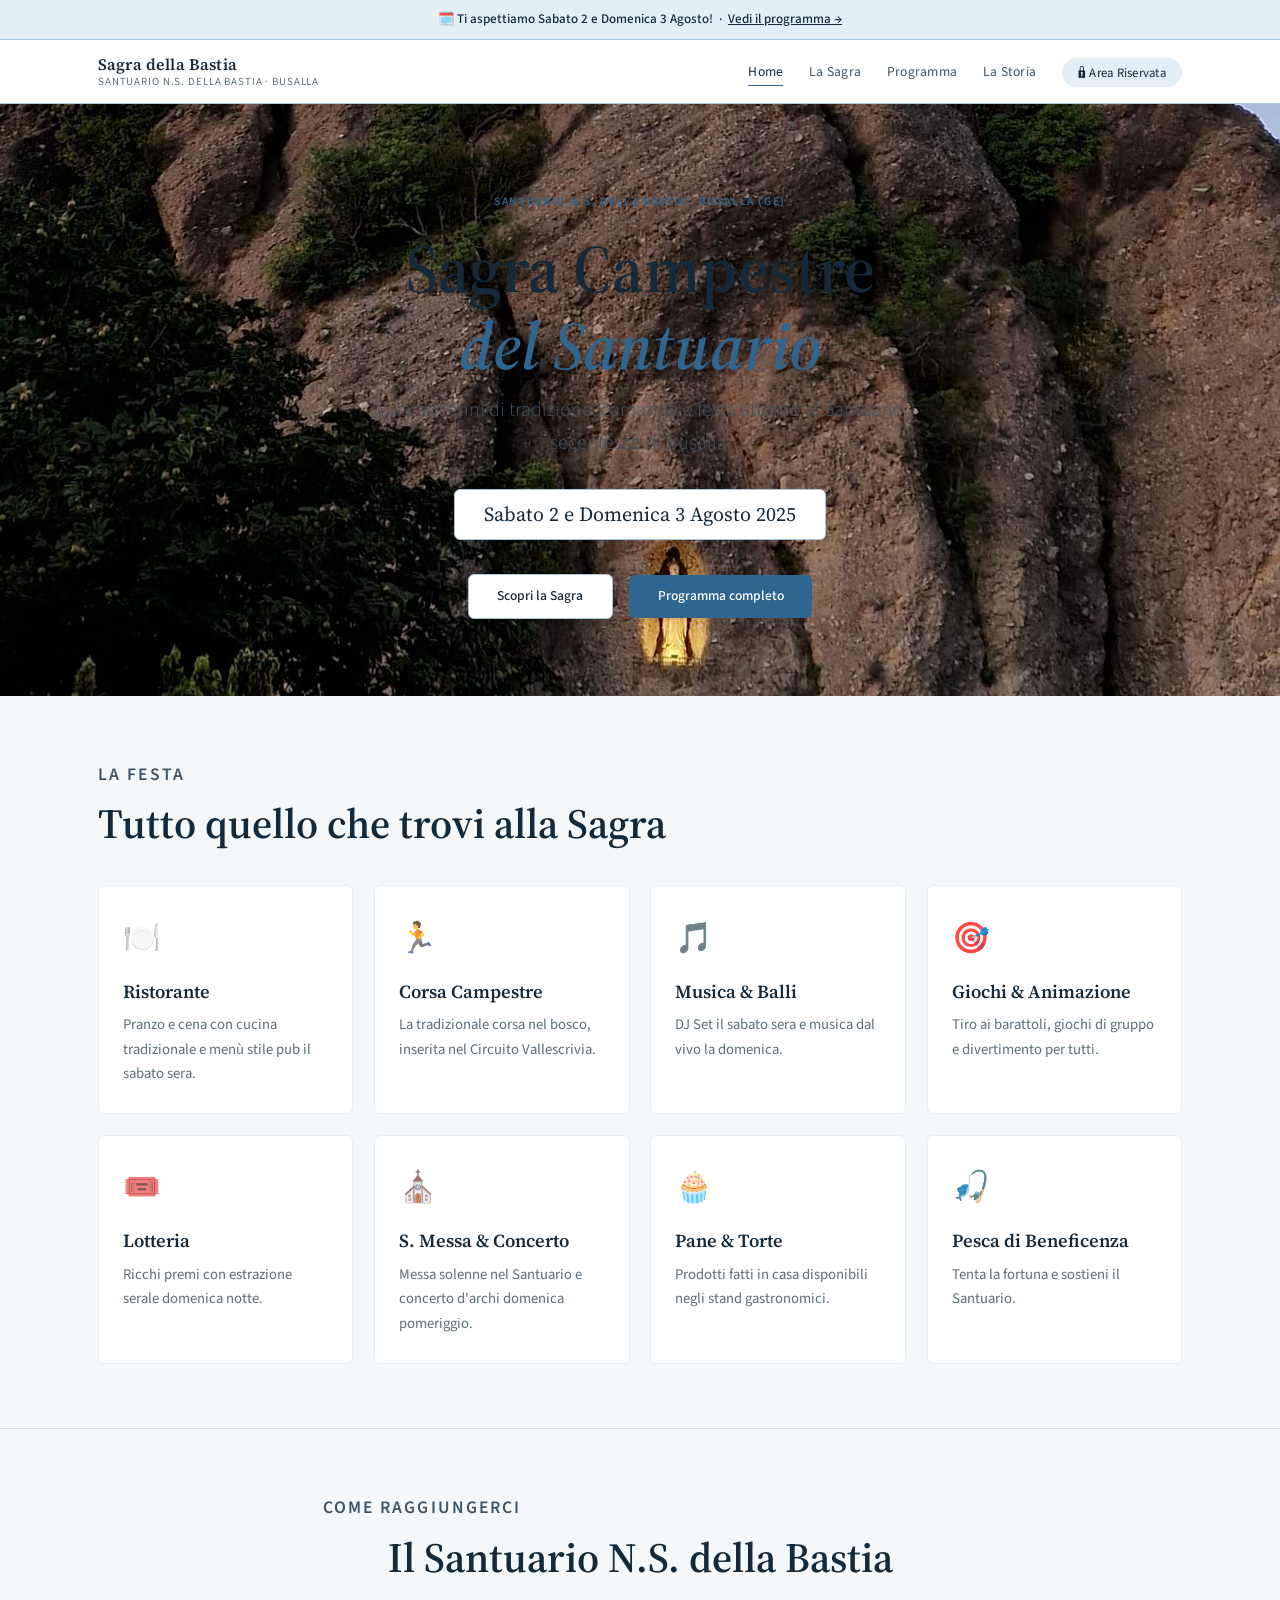
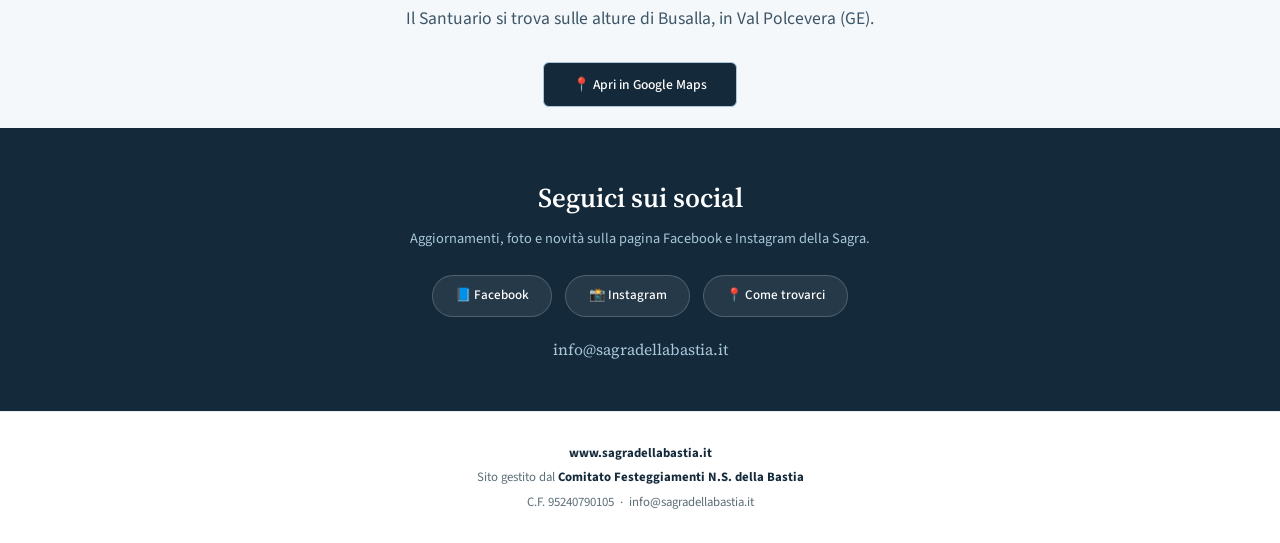
==== index.html @ 9971e984 "Add files via upload" ====
<!DOCTYPE html>
<html lang="it">
<head>
  <meta charset="UTF-8">
  <meta name="viewport" content="width=device-width, initial-scale=1">
  <title>Sagra della Bastia – Santuario N.S. della Bastia, Busalla</title>
  <meta name="description" content="La Sagra Campestre del Santuario N.S. della Bastia a Busalla. Ristorante, musica, tradizione e comunità ogni anno ad agosto.">
  <link rel="stylesheet" href="css/style.css">
</head>
<body>

<div class="banner"><span data-banner></span> &nbsp;·&nbsp; <a href="programma.html" style="text-decoration:underline">Vedi il programma →</a></div>

<nav class="nav">
  <div class="nav-inner">
    <div class="nav-brand">
      Sagra della Bastia
      <small>Santuario N.S. della Bastia · Busalla</small>
    </div>
    <ul class="nav-links">
      <li><a href="index.html" class="active">Home</a></li>
      <li><a href="la-sagra.html">La Sagra</a></li>
      <li><a href="programma.html">Programma</a></li>
      <li><a href="la-storia.html">La Storia</a></li>
      <li><a href="https://app.sagradellabastia.it" target="_blank" rel="noopener" class="nav-ar">🔒 Area Riservata</a></li>
    </ul>
  </div>
</nav>

<section class="hero" id="hero-section">
  <div class="hero-overlay"></div>
  <div class="hero-content">
    <p class="hero-eyebrow">Santuario N.S. della Bastia · Busalla (GE)</p>
    <h1>Sagra Campestre<br><em>del Santuario</em></h1>
    <p class="hero-sub">Quarant'anni di tradizione, comunità e festa attorno al Santuario secentesco di Busalla.</p>
    <div class="hero-date"><span data-date></span></div>
    <br>
    <a href="la-sagra.html" class="hero-cta">Scopri la Sagra</a>
    <a href="programma.html" class="hero-cta">Programma completo</a>
  </div>
</section>

<section class="section">
  <p class="section-eyebrow">La festa</p>
  <h2>Tutto quello che trovi alla Sagra</h2>
  <div class="feature-grid">
    <div class="feature-item"><div class="icon">🍽️</div><h3>Ristorante</h3><p>Pranzo e cena con cucina tradizionale e menù stile pub il sabato sera.</p></div>
    <div class="feature-item"><div class="icon">🏃</div><h3>Corsa Campestre</h3><p>La tradizionale corsa nel bosco, inserita nel Circuito Vallescrivia.</p></div>
    <div class="feature-item"><div class="icon">🎵</div><h3>Musica & Balli</h3><p>DJ Set il sabato sera e musica dal vivo la domenica.</p></div>
    <div class="feature-item"><div class="icon">🎯</div><h3>Giochi & Animazione</h3><p>Tiro ai barattoli, giochi di gruppo e divertimento per tutti.</p></div>
    <div class="feature-item"><div class="icon">🎟️</div><h3>Lotteria</h3><p>Ricchi premi con estrazione serale domenica notte.</p></div>
    <div class="feature-item"><div class="icon">⛪</div><h3>S. Messa & Concerto</h3><p>Messa solenne nel Santuario e concerto d'archi domenica pomeriggio.</p></div>
    <div class="feature-item"><div class="icon">🧁</div><h3>Pane & Torte</h3><p>Prodotti fatti in casa disponibili negli stand gastronomici.</p></div>
    <div class="feature-item"><div class="icon">🎣</div><h3>Pesca di Beneficenza</h3><p>Tenta la fortuna e sostieni il Santuario.</p></div>
  </div>
</section>

<hr class="section-divider">

<section class="section" style="text-align:center; padding-bottom:1rem;">
  <p class="section-eyebrow">Come raggiungerci</p>
  <h2>Il Santuario N.S. della Bastia</h2>
  <p style="margin:0 auto 1.5rem;">Il Santuario si trova sulle alture di Busalla, in Val Polcevera (GE).</p>
  <a href="https://maps.app.goo.gl/FMzY1yf6WZCRxytD9" target="_blank" rel="noopener" class="hero-cta" style="display:inline-block;background:var(--azzurro-d);color:var(--bianco);">📍 Apri in Google Maps</a>
</section>

<div class="contact-band">
  <h2>Seguici sui social</h2>
  <p>Aggiornamenti, foto e novità sulla pagina Facebook e Instagram della Sagra.</p>
  <div class="social-row">
    <a href="https://www.facebook.com/SagradellaBastia/" target="_blank" rel="noopener" class="social-btn fb">📘 Facebook</a>
    <a href="https://www.instagram.com/sagradellabastia" target="_blank" rel="noopener" class="social-btn ig">📸 Instagram</a>
    <a href="https://maps.app.goo.gl/FMzY1yf6WZCRxytD9" target="_blank" rel="noopener" class="social-btn maps">📍 Come trovarci</a>
  </div>
  <div class="contact-email">info@sagradellabastia.it</div>
</div>

<footer class="footer">
  <strong>www.sagradellabastia.it</strong><br>
  Sito gestito dal <strong>Comitato Festeggiamenti N.S. della Bastia</strong><br>
  C.F. 95240790105 &nbsp;·&nbsp; <a href="mailto:info@sagradellabastia.it">info@sagradellabastia.it</a>
</footer>

<script src="js/bastia.js"></script>
<script>
window.bastiaInit = function(d) {
  if (d.foto && d.foto.hero_home) {
    const hero = document.getElementById('hero-section');
    const test = new Image();
    test.onload = () => {
      hero.style.backgroundImage = `url('${d.foto.hero_home}')`;
      hero.classList.add('has-photo');
    };
    test.onerror = () => {};
    test.src = d.foto.hero_home;
  }
};
</script>
</body>
</html>
---- css/style.css ----
@import url('https://fonts.googleapis.com/css2?family=Source+Serif+4:wght@400;500;600&family=Source+Sans+3:wght@300;400;600&display=swap');

:root {
  --azzurro:    #2E6690;
  --azzurro-d:  #14293A;
  --azzurro-l:  #A9C6DA;
  --sfondo:     #F4F8FB;
  --sfondo-2:   #E4EEF5;
  --bianco:     #FFFFFF;
  --testo:      #1E2A33;
  --testo-2:    #3D5566;
  --grigio:     #5C6E78;

  --font-display: 'Source Serif 4', Georgia, serif;
  --font-body:    'Source Sans 3', system-ui, sans-serif;

  --r: 6px;
  --gap: clamp(1.2rem, 4vw, 3rem);
  --container: 1180px;
}

*, *::before, *::after { box-sizing: border-box; margin: 0; padding: 0; }
html { scroll-behavior: smooth; }
body { font-family: var(--font-body); background: var(--sfondo); color: var(--testo); line-height: 1.65; font-size: 1rem; }
img { max-width: 100%; display: block; }
a { color: inherit; text-decoration: none; }

/* NAV */
.nav { background: var(--bianco); position: sticky; top: 0; z-index: 100; border-bottom: 1px solid var(--azzurro-l); }
.nav-inner { max-width: var(--container); margin: auto; padding: .9rem var(--gap); display: flex; align-items: center; justify-content: space-between; gap: 1rem; flex-wrap: wrap; }
.nav-brand { font-family: var(--font-display); font-size: 1rem; font-weight: 600; color: var(--azzurro-d); letter-spacing: .01em; line-height: 1.2; }
.nav-brand small { display: block; font-size: .68rem; font-weight: 400; color: var(--grigio); letter-spacing: .08em; text-transform: uppercase; font-family: var(--font-body); margin-top: .1rem; }
.nav-links { display: flex; gap: 1.6rem; list-style: none; flex-wrap: wrap; align-items: center; }
.nav-links a { color: var(--testo-2); font-size: .85rem; letter-spacing: .02em; font-weight: 400; transition: color .2s; padding: .2rem 0; border-bottom: 1px solid transparent; }
.nav-links a:hover, .nav-links a.active { color: var(--azzurro-d); border-bottom-color: var(--azzurro); }
.nav-links .nav-ar { background: var(--sfondo-2); color: var(--azzurro-d); padding: .35rem 1rem; border-radius: 1.2rem; font-size: .8rem; border-bottom: none !important; }
.nav-links .nav-ar:hover { background: var(--azzurro-l); }

/* HERO */
.hero { background: var(--sfondo); text-align: center; padding: clamp(3rem, 8vw, 5.5rem) var(--gap) clamp(2.5rem, 6vw, 4.5rem); }
.hero-eyebrow { font-size: .72rem; letter-spacing: .14em; text-transform: uppercase; color: var(--azzurro); margin-bottom: 1.2rem; font-weight: 600; }
.hero h1 { font-family: var(--font-display); font-size: clamp(2.4rem, 6.5vw, 4.2rem); font-weight: 600; line-height: 1.15; color: var(--azzurro-d); margin-bottom: .6rem; }
.hero h1 em { font-style: italic; color: var(--azzurro); }
.hero-sub { font-size: clamp(1.05rem, 2.4vw, 1.25rem); color: var(--testo-2); margin-bottom: 1.8rem; font-weight: 300; max-width: 56ch; margin-left: auto; margin-right: auto; }
.hero-date { display: inline-block; border: 1px solid var(--azzurro-l); border-radius: var(--r); padding: .5rem 1.8rem; font-family: var(--font-display); font-size: clamp(1rem, 2.2vw, 1.25rem); color: var(--azzurro-d); margin-bottom: 1.8rem; background: var(--bianco); }
.hero-cta { display: inline-block; background: var(--azzurro); color: var(--bianco); font-weight: 500; font-size: .85rem; padding: .65rem 1.8rem; border-radius: var(--r); transition: background .2s; margin: .3rem .4rem; }
.hero-cta:first-of-type { background: var(--bianco); border: 1px solid var(--azzurro-l); color: var(--azzurro-d); }
.hero-cta:hover { background: var(--azzurro-d); }
.hero-cta:first-of-type:hover { background: var(--sfondo-2); color: var(--azzurro-d); }
.hero-divider { width: 36px; height: 2px; background: var(--azzurro-l); margin: 0 auto 1.8rem; }

/* SECTION */
.section { max-width: var(--container); margin: auto; padding: clamp(2.2rem, 5vw, 4rem) var(--gap); }
.section-eyebrow { font-size: .78rem; letter-spacing: .12em; text-transform: uppercase; color: var(--azzurro); font-weight: 600; margin-bottom: .6rem; }
.section h2 { font-family: var(--font-display); font-size: clamp(1.8rem, 3.6vw, 2.6rem); font-weight: 600; color: var(--azzurro-d); margin-bottom: 1.3rem; line-height: 1.25; }
.section p { color: var(--testo-2); font-size: 1.1rem; max-width: 72ch; }
.section p + p { margin-top: .9rem; }
.section-divider { border: none; height: 1px; background: var(--azzurro-l); max-width: 100%; opacity: .5; }

/* FEATURE GRID */
.feature-grid { display: grid; grid-template-columns: repeat(auto-fit, minmax(220px, 1fr)); gap: 1.3rem; margin-top: 2.2rem; }
.feature-item { background: var(--bianco); border: 1px solid var(--sfondo-2); border-radius: var(--r); padding: 1.7rem 1.5rem; }
.feature-item .icon { font-size: 1.9rem; margin-bottom: .8rem; opacity: .85; }
.feature-item h3 { font-family: var(--font-display); font-size: 1.15rem; font-weight: 600; color: var(--azzurro-d); margin-bottom: .4rem; }
.feature-item p { font-size: .92rem; color: var(--grigio); }

/* PROGRAMMA CARDS */
.prog-grid { display: grid; grid-template-columns: repeat(auto-fit, minmax(340px, 1fr)); gap: 2rem; margin-top: 2.2rem; }
.prog-card { background: var(--bianco); border: 1px solid var(--sfondo-2); border-radius: var(--r); overflow: hidden; }
.prog-card-head { background: var(--sfondo-2); padding: 1.4rem 1.7rem; }
.prog-card-head .day-label { font-size: .72rem; letter-spacing: .1em; text-transform: uppercase; color: var(--azzurro); font-weight: 600; margin-bottom: .3rem; }
.prog-card-head h3 { font-family: var(--font-display); font-size: 1.4rem; font-weight: 600; color: var(--azzurro-d); }
.prog-item { display: flex; gap: 1.1rem; padding: 1rem 1.7rem; border-bottom: 1px solid var(--sfondo); align-items: flex-start; }
.prog-item:last-child { border-bottom: none; }
.prog-time { font-size: .82rem; font-weight: 600; color: var(--azzurro); white-space: nowrap; min-width: 46px; padding-top: .1rem; }
.prog-desc { font-size: .98rem; color: var(--testo); }
.prog-desc strong { color: var(--azzurro-d); font-weight: 600; }

/* STORIA TIMELINE */
.timeline { margin-top: 2rem; padding-left: .3rem; }
.tl-item { display: grid; grid-template-columns: 5rem 1fr; gap: .7rem 1.8rem; padding-bottom: 2.1rem; position: relative; }
.tl-item::before { content: ''; position: absolute; left: 2.35rem; top: 1.3rem; bottom: 0; width: 1px; background: var(--azzurro-l); }
.tl-item:last-child::before { display: none; }
.tl-year { font-family: var(--font-display); font-size: 1rem; font-weight: 600; color: var(--azzurro); text-align: right; position: relative; padding-top: .05rem; z-index: 1; }
.tl-year::after { content: ''; position: absolute; right: -1.1rem; top: .4rem; width: 8px; height: 8px; border-radius: 50%; background: var(--azzurro); border: 2px solid var(--sfondo); }
.tl-body h3 { font-family: var(--font-display); font-size: 1.02rem; font-weight: 600; color: var(--azzurro-d); margin-bottom: .3rem; }
.tl-body p { font-size: .9rem; color: var(--testo-2); }

/* ATTRAZIONI */
.attrazione-grid { display: grid; grid-template-columns: repeat(auto-fit, minmax(190px, 1fr)); gap: 1.1rem; margin-top: 2.2rem; }
.attrazione { background: var(--bianco); border: 1px solid var(--sfondo-2); border-radius: var(--r); padding: 1.5rem 1.3rem; text-align: center; }
.attrazione .emoji { font-size: 2rem; margin-bottom: .6rem; opacity: .85; }
.attrazione h4 { font-family: var(--font-display); font-size: 1rem; font-weight: 600; color: var(--azzurro-d); margin-bottom: .3rem; }
.attrazione p { font-size: .85rem; color: var(--grigio); }

/* SPONSOR */
.sponsor-section { background: var(--sfondo-2); padding: clamp(1.8rem, 4vw, 3rem) var(--gap); }
.sponsor-inner { max-width: var(--container); margin: auto; }
.sponsor-grid { display: flex; flex-wrap: wrap; gap: .6rem; margin-top: 1.2rem; }
.sponsor-pill { background: var(--bianco); color: var(--testo-2); border: 1px solid var(--azzurro-l); border-radius: 1.4rem; padding: .35rem 1rem; font-size: .8rem; transition: border-color .2s, color .2s; display: inline-flex; align-items: center; gap: .5rem; }
.sponsor-pill:hover { border-color: var(--azzurro); color: var(--azzurro-d); }
.sponsor-pill a { color: inherit; display: inline-flex; align-items: center; gap: .5rem; }
.sponsor-pill img { height: 22px; width: auto; max-width: 90px; object-fit: contain; display: block; }

/* GRID LOGHI (per sponsor con logo, vista più "istituzionale") */
.sponsor-logo-grid { display: grid; grid-template-columns: repeat(auto-fit, minmax(120px, 1fr)); gap: 1rem; margin-top: 1.2rem; align-items: center; }
.sponsor-logo-card { background: var(--bianco); border: 1px solid var(--sfondo-2); border-radius: var(--r); padding: 1rem; display: flex; align-items: center; justify-content: center; height: 80px; transition: border-color .2s; }
.sponsor-logo-card:hover { border-color: var(--azzurro-l); }
.sponsor-logo-card img { max-height: 48px; max-width: 100%; object-fit: contain; }

/* CAPITOLI STORIA — layout editoriale alternato sx/dx */
.capitolo-row { max-width: var(--container); margin: 0 auto; padding: clamp(2.2rem, 5vw, 3.5rem) var(--gap); display: grid; grid-template-columns: 1fr 1fr; gap: clamp(1.5rem, 4vw, 3rem); align-items: center; }
.capitolo-row:not(:last-child) { border-bottom: 1px solid var(--sfondo-2); }
.capitolo-row.invert .capitolo-testo { order: 2; }
.capitolo-row.invert .capitolo-media { order: 1; }
.capitolo-testo h2 { font-family: var(--font-display); font-size: clamp(1.6rem, 3.2vw, 2.2rem); font-weight: 600; color: var(--azzurro-d); margin-bottom: 1.1rem; line-height: 1.3; }
.capitolo-testo p { color: var(--testo-2); font-size: 1.08rem; max-width: 54ch; }
.capitolo-media { border-radius: var(--r); overflow: hidden; border: 1px solid var(--sfondo-2); background: var(--sfondo-2); aspect-ratio: 4/3; min-height: 320px; }
.capitolo-media img, .capitolo-media video { width: 100%; height: 100%; object-fit: cover; display: block; }
.capitolo-media.testo-only { display: none; }
.capitolo-media video { object-fit: contain; background: #000; }
.capitolo-row.no-media { grid-template-columns: 1fr; }
.capitolo-row.no-media .capitolo-testo { max-width: 62ch; margin: 0 auto; text-align: center; }
.capitolo-row.no-media .capitolo-testo p { margin-left: auto; margin-right: auto; }
.capitolo-video-row { max-width: 980px; margin: 1.4rem auto 0; display: grid; grid-template-columns: 1fr 1fr; gap: 1rem; }
.capitolo-video-row video { width: 100%; border-radius: var(--r); border: 1px solid var(--sfondo-2); display: block; background: #000; }

/* VIDEO CENTRALE GRANDE — capitolo finale "chiesa agibile" */
.capitolo-video-centrale { max-width: 1100px; margin: 1.8rem auto 0; }
.capitolo-video-centrale video { width: 100%; aspect-ratio: 16/9; border-radius: var(--r); border: 1px solid var(--sfondo-2); display: block; background: #000; }

/* PHOTO FRAME generico riusabile */
.photo-frame { border-radius: var(--r); overflow: hidden; border: 1px solid var(--sfondo-2); background: var(--sfondo-2); }
.photo-frame img { width: 100%; height: 100%; object-fit: cover; display: block; }
.hero-photo { max-width: 640px; margin: 0 auto 2rem; border-radius: var(--r); overflow: hidden; border: 1px solid var(--azzurro-l); aspect-ratio: 16/9; }
.hero-photo img { width: 100%; height: 100%; object-fit: cover; display: block; }
.photo-grid { display: grid; grid-template-columns: repeat(auto-fit, minmax(200px, 1fr)); gap: 1rem; margin-top: 1.8rem; }
.photo-grid .photo-frame { aspect-ratio: 4/3; }

/* CONTATTI / SOCIAL */
.contact-band { background: var(--azzurro-d); padding: clamp(1.8rem, 4vw, 3rem) var(--gap); text-align: center; }
.contact-band h2 { font-family: var(--font-display); font-weight: 600; color: var(--bianco); font-size: clamp(1.3rem, 2.6vw, 1.7rem); margin-bottom: .4rem; }
.contact-band p { color: var(--azzurro-l); font-size: .9rem; margin-bottom: 1.5rem; }
.social-row { display: flex; justify-content: center; gap: .8rem; flex-wrap: wrap; margin-bottom: 1.3rem; }
.social-btn { display: inline-flex; align-items: center; gap: .4rem; padding: .55rem 1.4rem; border-radius: 1.4rem; font-size: .82rem; font-weight: 500; background: rgba(255,255,255,.08); color: var(--bianco); border: 1px solid rgba(255,255,255,.2); transition: background .2s; }
.social-btn:hover { background: rgba(255,255,255,.16); }
.contact-email { color: var(--azzurro-l); font-family: var(--font-display); font-size: .98rem; }

/* DOWNLOAD */
.dl-row { display: flex; gap: .9rem; flex-wrap: wrap; margin-top: 1.3rem; }
.dl-btn { display: inline-flex; align-items: center; gap: .5rem; background: var(--bianco); color: var(--azzurro-d); border: 1px solid var(--azzurro-l); padding: .6rem 1.4rem; border-radius: var(--r); font-size: .85rem; font-weight: 500; transition: border-color .2s; }
.dl-btn:hover { border-color: var(--azzurro); }

/* BANNER */
.banner { background: var(--sfondo-2); color: var(--azzurro-d); text-align: center; padding: .55rem var(--gap); font-weight: 500; font-size: .82rem; border-bottom: 1px solid var(--azzurro-l); }
.banner a { text-decoration: underline; }

/* PAGE HERO interno */
.page-hero { background: var(--sfondo); padding: clamp(2.2rem, 5vw, 3.5rem) var(--gap); text-align: center; border-bottom: 1px solid var(--sfondo-2); }
.page-hero h1 { font-family: var(--font-display); font-size: clamp(1.8rem, 4vw, 2.6rem); font-weight: 600; color: var(--azzurro-d); }
.page-hero p { color: var(--testo-2); font-size: .98rem; max-width: 55ch; margin: .7rem auto 0; font-weight: 300; }

/* FOOTER */
.footer { background: var(--bianco); color: var(--grigio); text-align: center; padding: 1.8rem var(--gap); font-size: .8rem; line-height: 1.9; border-top: 1px solid var(--sfondo-2); }
.footer strong { color: var(--azzurro-d); }
.footer a { color: var(--grigio); }

@media (max-width: 700px) {
  .capitolo-row { grid-template-columns: 1fr !important; }
  .capitolo-row.invert .capitolo-testo { order: 1; }
  .capitolo-row.invert .capitolo-media { order: 2; }
  .capitolo-media { aspect-ratio: 16/9; }
  .capitolo-video-row { grid-template-columns: 1fr; }
}
@media (max-width: 600px) {
  .nav-links { gap: .9rem; }
  .tl-item { grid-template-columns: 3.6rem 1fr; gap: .5rem 1.1rem; }
  .tl-item::before { left: 1.7rem; }
  .tl-year::after { right: -.75rem; }
  .hero-cta { display: block; margin: .4rem auto; max-width: 220px; }
}
@media (prefers-reduced-motion: reduce) { * { transition: none !important; } }
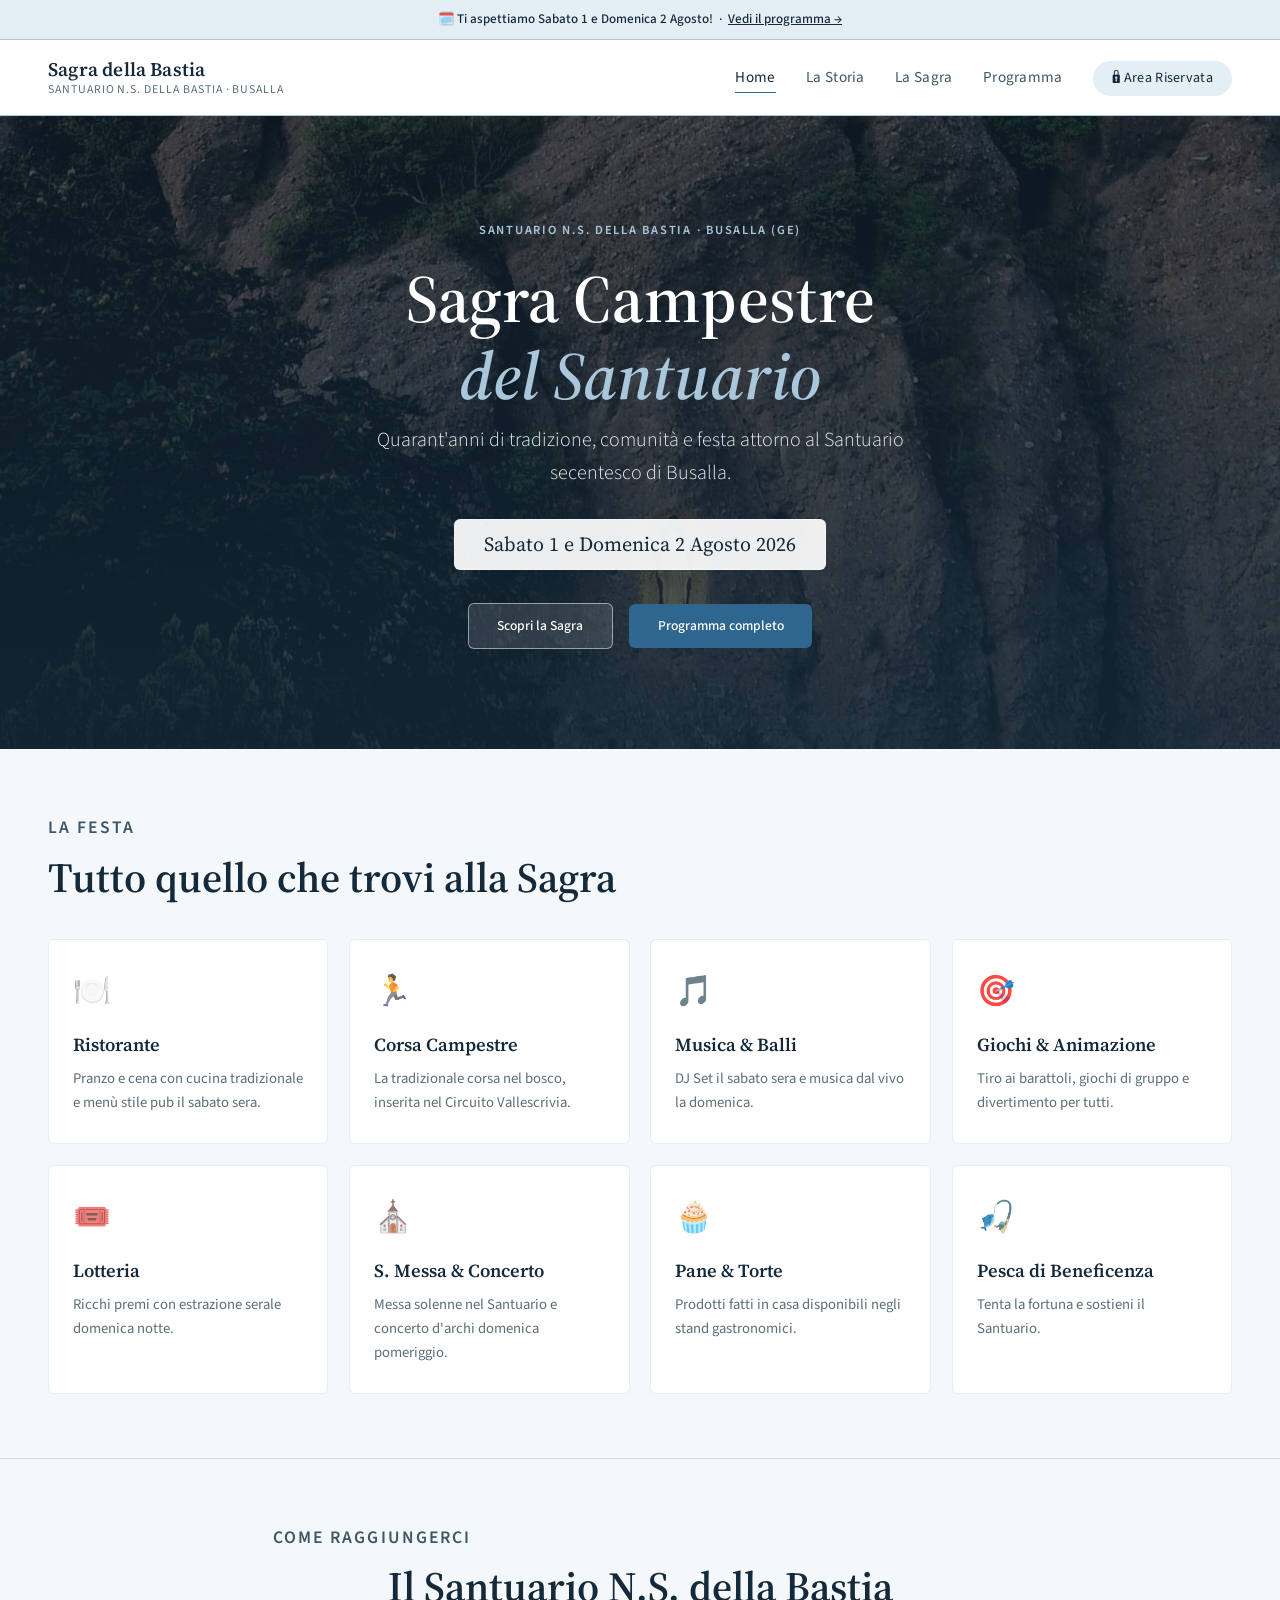
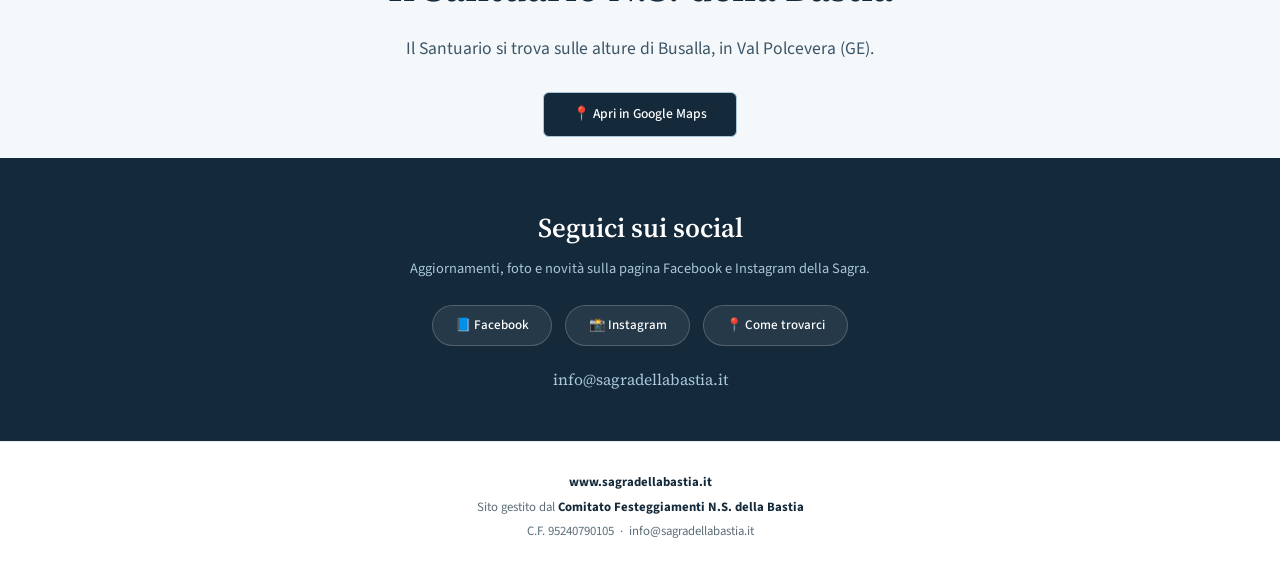
==== commit 87e3e06c: "Add files via upload" ====
--- a/index.html
+++ b/index.html
@@ -19,9 +19,9 @@
     </div>
     <ul class="nav-links">
       <li><a href="index.html" class="active">Home</a></li>
+      <li><a href="la-storia.html">La Storia</a></li>
       <li><a href="la-sagra.html">La Sagra</a></li>
       <li><a href="programma.html">Programma</a></li>
-      <li><a href="la-storia.html">La Storia</a></li>
       <li><a href="https://app.sagradellabastia.it" target="_blank" rel="noopener" class="nav-ar">🔒 Area Riservata</a></li>
     </ul>
   </div>
--- a/css/style.css
+++ b/css/style.css
@@ -16,7 +16,7 @@
 
   --r: 6px;
   --gap: clamp(1.2rem, 4vw, 3rem);
-  --container: 1180px;
+  --container: 1340px;
 }
 
 *, *::before, *::after { box-sizing: border-box; margin: 0; padding: 0; }
@@ -27,26 +27,37 @@
 
 /* NAV */
 .nav { background: var(--bianco); position: sticky; top: 0; z-index: 100; border-bottom: 1px solid var(--azzurro-l); }
-.nav-inner { max-width: var(--container); margin: auto; padding: .9rem var(--gap); display: flex; align-items: center; justify-content: space-between; gap: 1rem; flex-wrap: wrap; }
-.nav-brand { font-family: var(--font-display); font-size: 1rem; font-weight: 600; color: var(--azzurro-d); letter-spacing: .01em; line-height: 1.2; }
-.nav-brand small { display: block; font-size: .68rem; font-weight: 400; color: var(--grigio); letter-spacing: .08em; text-transform: uppercase; font-family: var(--font-body); margin-top: .1rem; }
-.nav-links { display: flex; gap: 1.6rem; list-style: none; flex-wrap: wrap; align-items: center; }
-.nav-links a { color: var(--testo-2); font-size: .85rem; letter-spacing: .02em; font-weight: 400; transition: color .2s; padding: .2rem 0; border-bottom: 1px solid transparent; }
+.nav-inner { max-width: var(--container); margin: auto; padding: 1.1rem var(--gap); display: flex; align-items: center; justify-content: space-between; gap: 1.5rem; flex-wrap: wrap; }
+.nav-brand { font-family: var(--font-display); font-size: 1.2rem; font-weight: 600; color: var(--azzurro-d); letter-spacing: .01em; line-height: 1.2; }
+.nav-brand small { display: block; font-size: .74rem; font-weight: 400; color: var(--grigio); letter-spacing: .08em; text-transform: uppercase; font-family: var(--font-body); margin-top: .15rem; }
+.nav-links { display: flex; gap: 1.9rem; list-style: none; flex-wrap: wrap; align-items: center; }
+.nav-links a { color: var(--testo-2); font-size: .95rem; letter-spacing: .02em; font-weight: 400; transition: color .2s; padding: .2rem 0; border-bottom: 1px solid transparent; }
 .nav-links a:hover, .nav-links a.active { color: var(--azzurro-d); border-bottom-color: var(--azzurro); }
-.nav-links .nav-ar { background: var(--sfondo-2); color: var(--azzurro-d); padding: .35rem 1rem; border-radius: 1.2rem; font-size: .8rem; border-bottom: none !important; }
+.nav-links .nav-ar { background: var(--sfondo-2); color: var(--azzurro-d); padding: .45rem 1.2rem; border-radius: 1.2rem; font-size: .88rem; border-bottom: none !important; }
 .nav-links .nav-ar:hover { background: var(--azzurro-l); }
 
 /* HERO */
-.hero { background: var(--sfondo); text-align: center; padding: clamp(3rem, 8vw, 5.5rem) var(--gap) clamp(2.5rem, 6vw, 4.5rem); }
-.hero-eyebrow { font-size: .72rem; letter-spacing: .14em; text-transform: uppercase; color: var(--azzurro); margin-bottom: 1.2rem; font-weight: 600; }
+.hero { position: relative; background: var(--sfondo); text-align: center; padding: clamp(3.5rem, 9vw, 6.5rem) var(--gap) clamp(3.5rem, 8vw, 6rem); background-size: cover; background-position: center center; background-repeat: no-repeat; transition: background-image .3s; overflow: hidden; }
+.hero.has-photo { background-color: var(--azzurro-d); }
+.hero-overlay { position: absolute; inset: 0; background: transparent; pointer-events: none; }
+.hero.has-photo .hero-overlay { background: linear-gradient(180deg, rgba(20,41,58,.55) 0%, rgba(20,41,58,.72) 60%, rgba(20,41,58,.85) 100%); }
+.hero-content { position: relative; z-index: 1; }
+.hero-eyebrow { font-size: .78rem; letter-spacing: .14em; text-transform: uppercase; color: var(--azzurro); margin-bottom: 1.2rem; font-weight: 600; }
+.hero.has-photo .hero-eyebrow { color: var(--azzurro-l); }
 .hero h1 { font-family: var(--font-display); font-size: clamp(2.4rem, 6.5vw, 4.2rem); font-weight: 600; line-height: 1.15; color: var(--azzurro-d); margin-bottom: .6rem; }
+.hero.has-photo h1 { color: var(--bianco); }
 .hero h1 em { font-style: italic; color: var(--azzurro); }
+.hero.has-photo h1 em { color: var(--azzurro-l); }
 .hero-sub { font-size: clamp(1.05rem, 2.4vw, 1.25rem); color: var(--testo-2); margin-bottom: 1.8rem; font-weight: 300; max-width: 56ch; margin-left: auto; margin-right: auto; }
+.hero.has-photo .hero-sub { color: #E4ECF2; }
 .hero-date { display: inline-block; border: 1px solid var(--azzurro-l); border-radius: var(--r); padding: .5rem 1.8rem; font-family: var(--font-display); font-size: clamp(1rem, 2.2vw, 1.25rem); color: var(--azzurro-d); margin-bottom: 1.8rem; background: var(--bianco); }
+.hero.has-photo .hero-date { background: rgba(255,255,255,.92); border-color: rgba(255,255,255,.4); }
 .hero-cta { display: inline-block; background: var(--azzurro); color: var(--bianco); font-weight: 500; font-size: .85rem; padding: .65rem 1.8rem; border-radius: var(--r); transition: background .2s; margin: .3rem .4rem; }
 .hero-cta:first-of-type { background: var(--bianco); border: 1px solid var(--azzurro-l); color: var(--azzurro-d); }
 .hero-cta:hover { background: var(--azzurro-d); }
 .hero-cta:first-of-type:hover { background: var(--sfondo-2); color: var(--azzurro-d); }
+.hero.has-photo .hero-cta:first-of-type { background: rgba(255,255,255,.12); border-color: rgba(255,255,255,.5); color: var(--bianco); }
+.hero.has-photo .hero-cta:first-of-type:hover { background: rgba(255,255,255,.22); color: var(--bianco); }
 .hero-divider { width: 36px; height: 2px; background: var(--azzurro-l); margin: 0 auto 1.8rem; }
 
 /* SECTION */
@@ -58,7 +69,7 @@
 .section-divider { border: none; height: 1px; background: var(--azzurro-l); max-width: 100%; opacity: .5; }
 
 /* FEATURE GRID */
-.feature-grid { display: grid; grid-template-columns: repeat(auto-fit, minmax(220px, 1fr)); gap: 1.3rem; margin-top: 2.2rem; }
+.feature-grid { display: grid; grid-template-columns: repeat(4, 1fr); gap: 1.3rem; margin-top: 2.2rem; }
 .feature-item { background: var(--bianco); border: 1px solid var(--sfondo-2); border-radius: var(--r); padding: 1.7rem 1.5rem; }
 .feature-item .icon { font-size: 1.9rem; margin-bottom: .8rem; opacity: .85; }
 .feature-item h3 { font-family: var(--font-display); font-size: 1.15rem; font-weight: 600; color: var(--azzurro-d); margin-bottom: .4rem; }
@@ -113,6 +124,7 @@
 .capitolo-row:not(:last-child) { border-bottom: 1px solid var(--sfondo-2); }
 .capitolo-row.invert .capitolo-testo { order: 2; }
 .capitolo-row.invert .capitolo-media { order: 1; }
+.capitolo-num { font-size: .78rem; letter-spacing: .14em; text-transform: uppercase; color: var(--azzurro); font-weight: 600; margin-bottom: .6rem; }
 .capitolo-testo h2 { font-family: var(--font-display); font-size: clamp(1.6rem, 3.2vw, 2.2rem); font-weight: 600; color: var(--azzurro-d); margin-bottom: 1.1rem; line-height: 1.3; }
 .capitolo-testo p { color: var(--testo-2); font-size: 1.08rem; max-width: 54ch; }
 .capitolo-media { border-radius: var(--r); overflow: hidden; border: 1px solid var(--sfondo-2); background: var(--sfondo-2); aspect-ratio: 4/3; min-height: 320px; }
@@ -172,6 +184,9 @@
   .capitolo-media { aspect-ratio: 16/9; }
   .capitolo-video-row { grid-template-columns: 1fr; }
 }
+@media (max-width: 900px) {
+  .feature-grid { grid-template-columns: repeat(2, 1fr); }
+}
 @media (max-width: 600px) {
   .nav-links { gap: .9rem; }
   .tl-item { grid-template-columns: 3.6rem 1fr; gap: .5rem 1.1rem; }
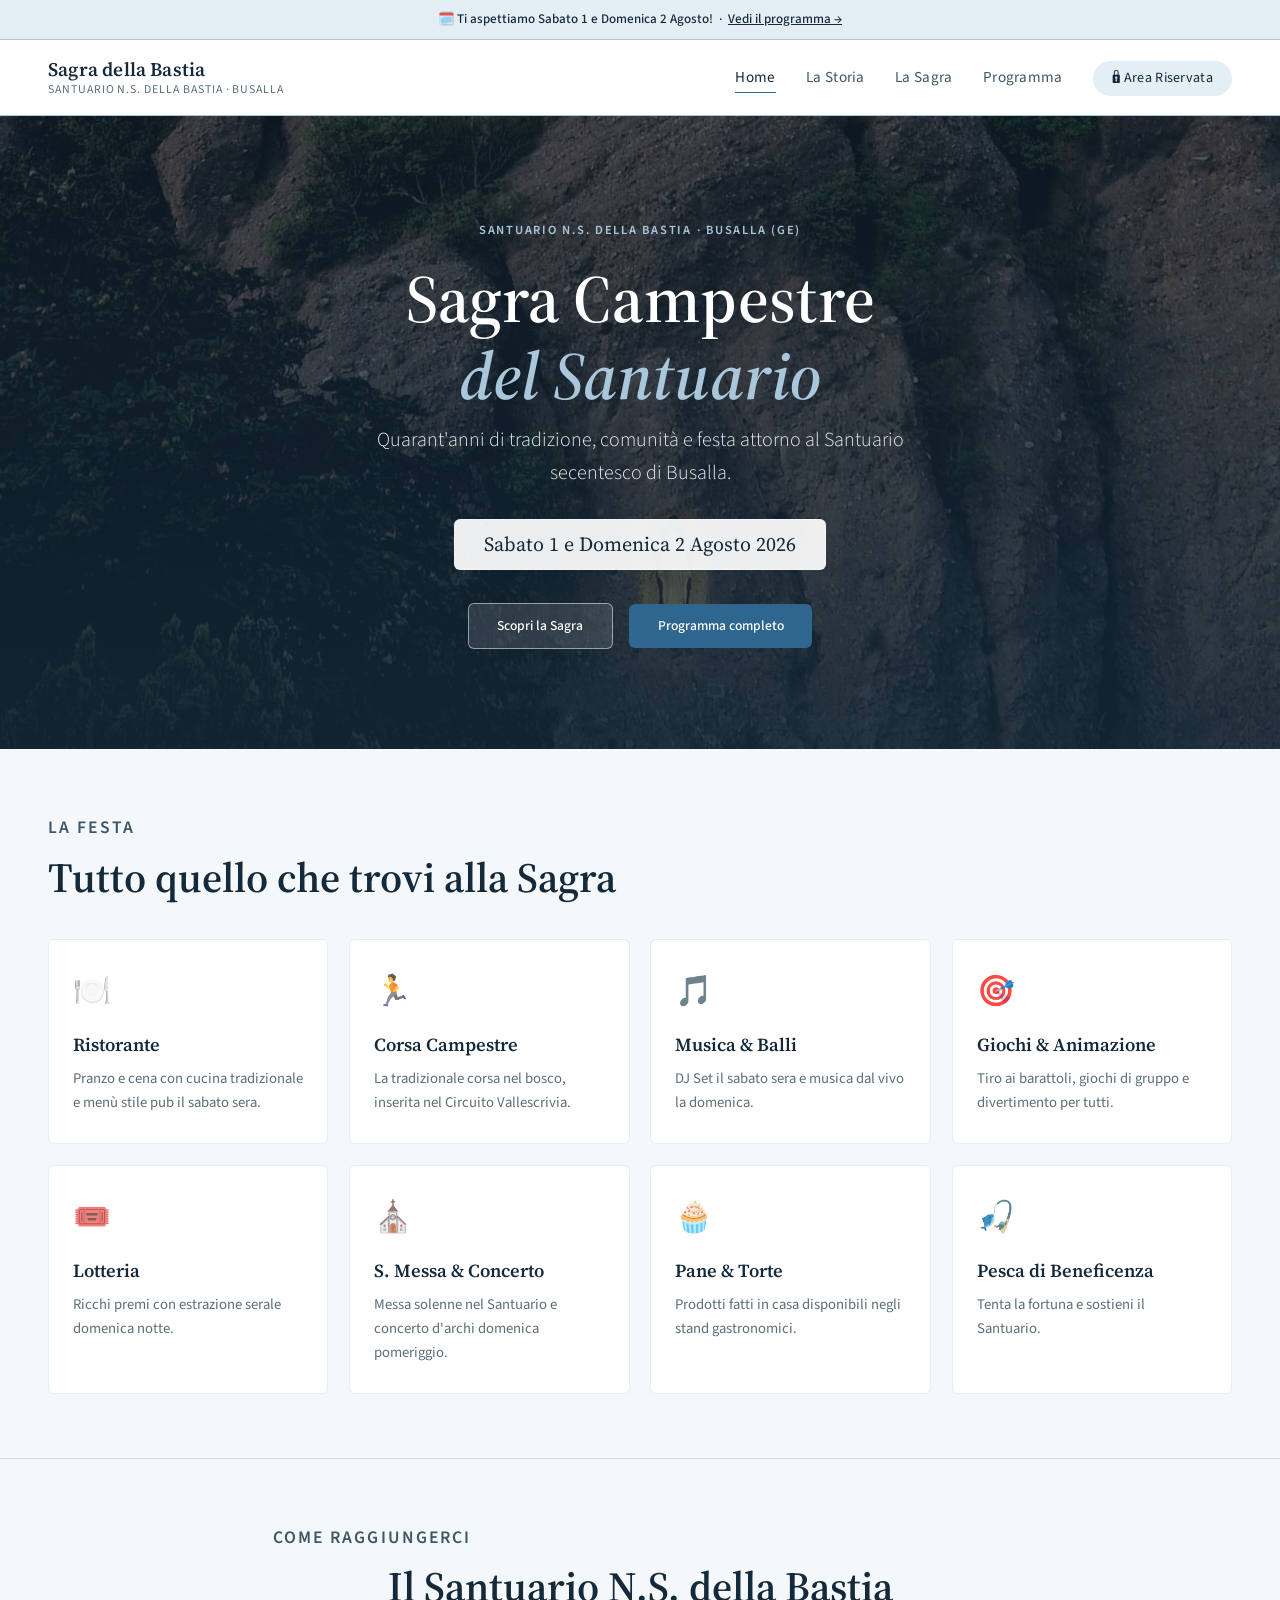
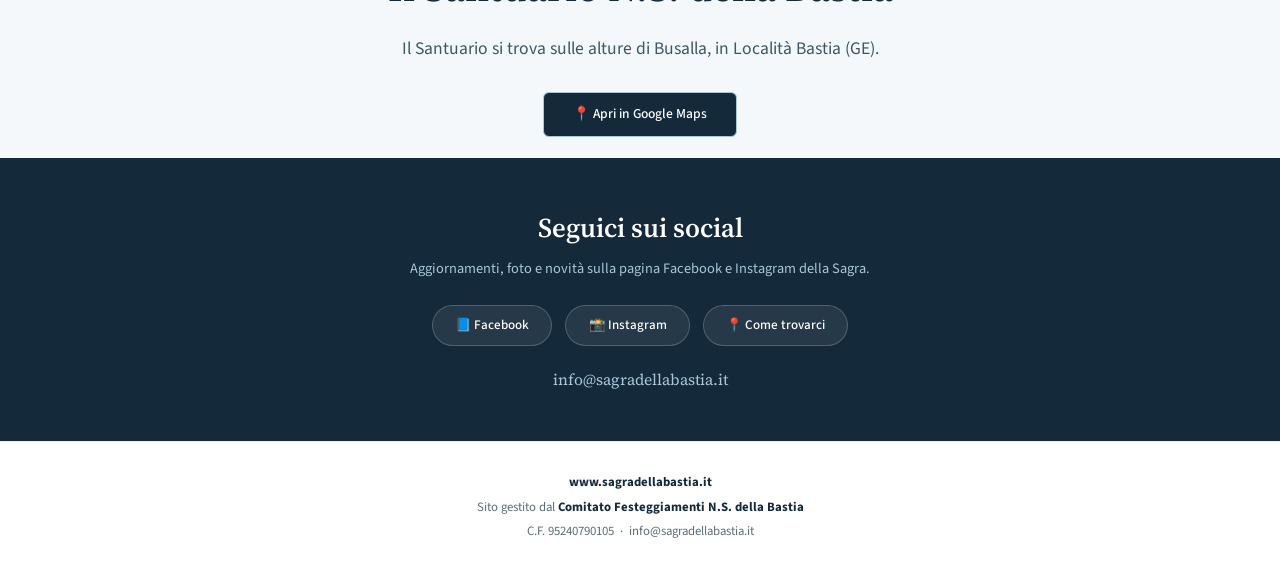
==== commit 14bb8bfe: "Update index.html" ====
--- a/index.html
+++ b/index.html
@@ -60,7 +60,7 @@
 <section class="section" style="text-align:center; padding-bottom:1rem;">
   <p class="section-eyebrow">Come raggiungerci</p>
   <h2>Il Santuario N.S. della Bastia</h2>
-  <p style="margin:0 auto 1.5rem;">Il Santuario si trova sulle alture di Busalla, in Val Polcevera (GE).</p>
+  <p style="margin:0 auto 1.5rem;">Il Santuario si trova sulle alture di Busalla, in Località Bastia (GE).</p>
   <a href="https://maps.app.goo.gl/FMzY1yf6WZCRxytD9" target="_blank" rel="noopener" class="hero-cta" style="display:inline-block;background:var(--azzurro-d);color:var(--bianco);">📍 Apri in Google Maps</a>
 </section>
 
--- a/css/style.css
+++ b/css/style.css
@@ -168,9 +168,10 @@
 .banner a { text-decoration: underline; }
 
 /* PAGE HERO interno */
-.page-hero { background: var(--sfondo); padding: clamp(2.2rem, 5vw, 3.5rem) var(--gap); text-align: center; border-bottom: 1px solid var(--sfondo-2); }
-.page-hero h1 { font-family: var(--font-display); font-size: clamp(1.8rem, 4vw, 2.6rem); font-weight: 600; color: var(--azzurro-d); }
-.page-hero p { color: var(--testo-2); font-size: .98rem; max-width: 55ch; margin: .7rem auto 0; font-weight: 300; }
+.page-hero { background: var(--azzurro-d); padding: clamp(2.6rem, 6vw, 4.2rem) var(--gap); text-align: center; border-bottom: none; }
+.page-hero .hero-eyebrow { color: var(--azzurro-l); }
+.page-hero h1 { font-family: var(--font-display); font-size: clamp(1.9rem, 4.2vw, 2.7rem); font-weight: 600; color: var(--bianco); }
+.page-hero p { color: #C8D8E2; font-size: 1rem; max-width: 55ch; margin: .8rem auto 0; font-weight: 300; }
 
 /* FOOTER */
 .footer { background: var(--bianco); color: var(--grigio); text-align: center; padding: 1.8rem var(--gap); font-size: .8rem; line-height: 1.9; border-top: 1px solid var(--sfondo-2); }
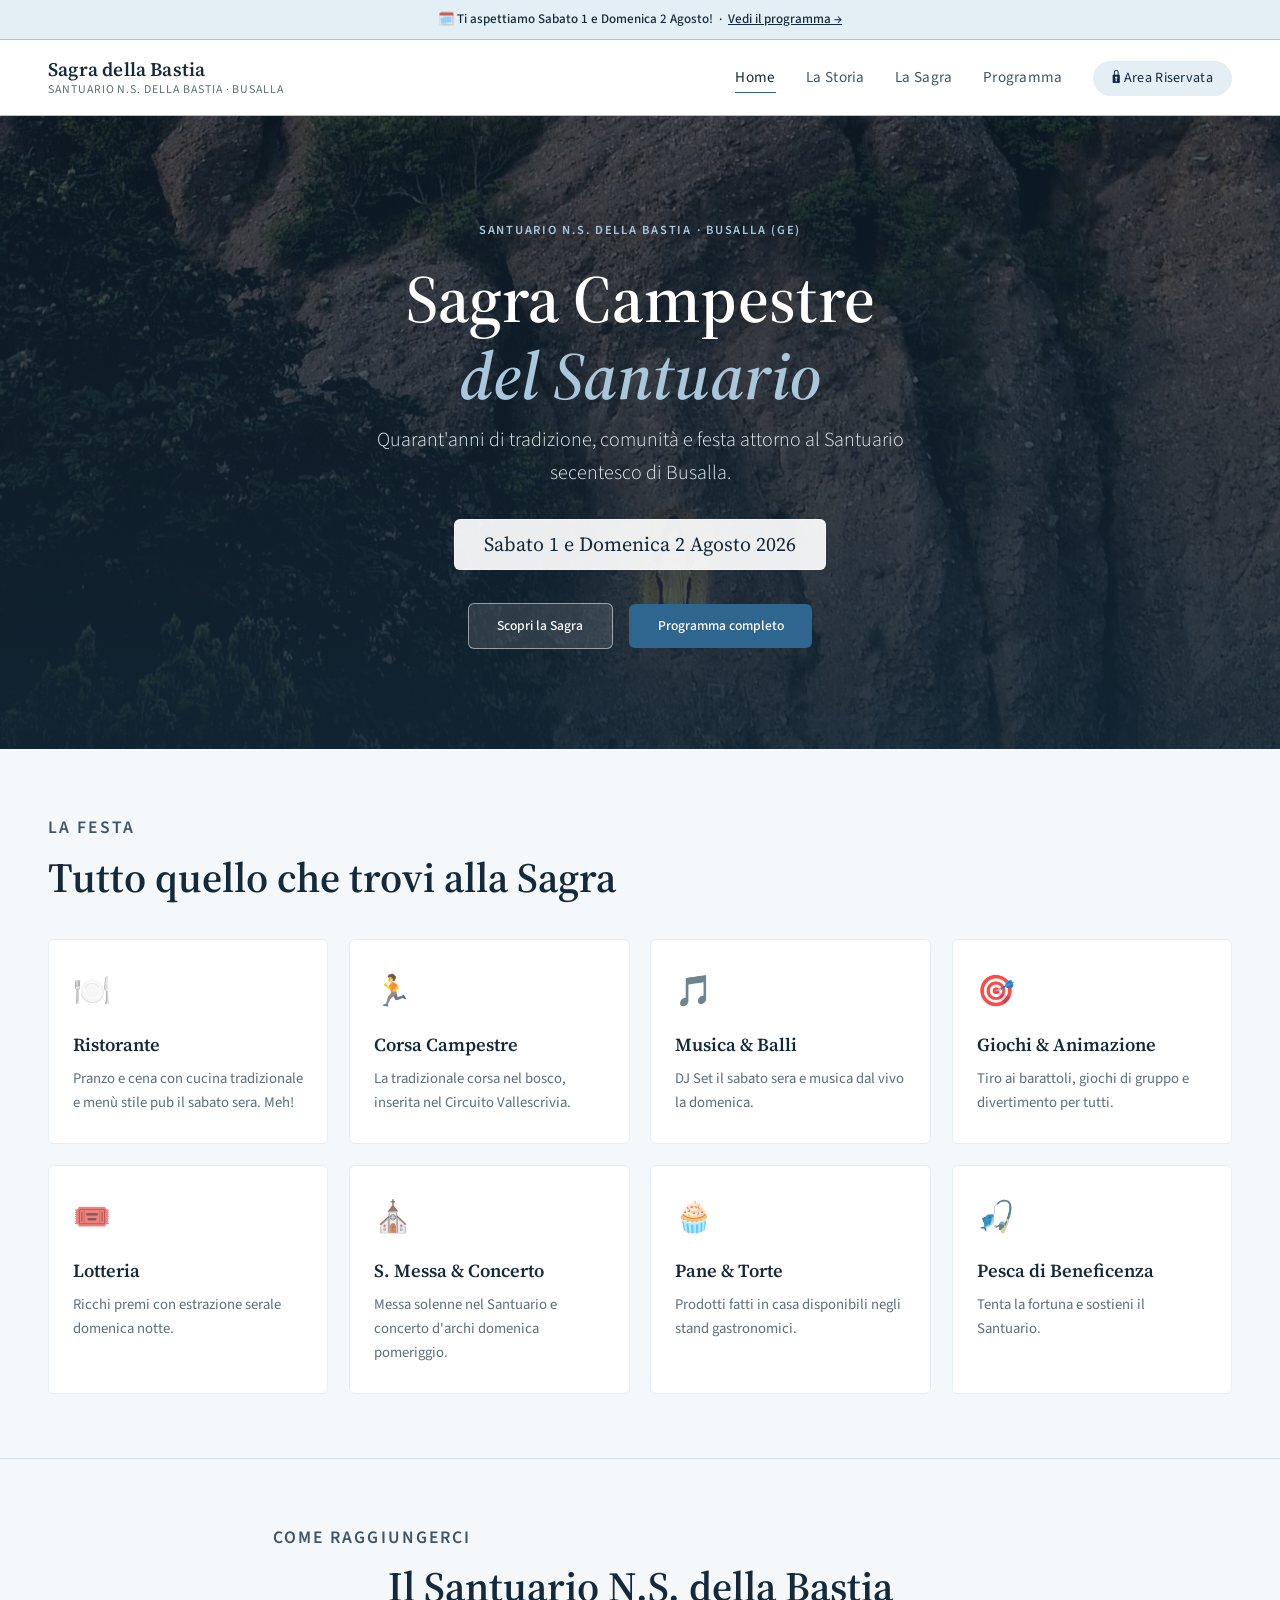
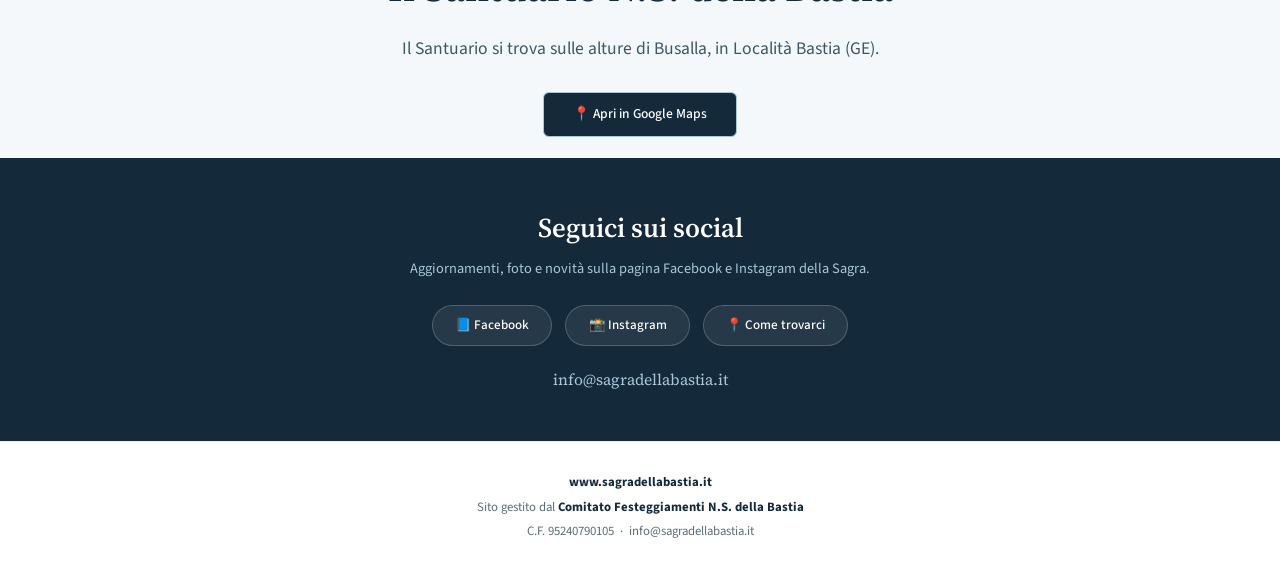
==== commit adca2bdc: "Update index.html" ====
--- a/index.html
+++ b/index.html
@@ -44,7 +44,7 @@
   <p class="section-eyebrow">La festa</p>
   <h2>Tutto quello che trovi alla Sagra</h2>
   <div class="feature-grid">
-    <div class="feature-item"><div class="icon">🍽️</div><h3>Ristorante</h3><p>Pranzo e cena con cucina tradizionale e menù stile pub il sabato sera.</p></div>
+    <div class="feature-item"><div class="icon">🍽️</div><h3>Ristorante</h3><p>Pranzo e cena con cucina tradizionale e menù stile pub il sabato sera. Meh!</p></div>
     <div class="feature-item"><div class="icon">🏃</div><h3>Corsa Campestre</h3><p>La tradizionale corsa nel bosco, inserita nel Circuito Vallescrivia.</p></div>
     <div class="feature-item"><div class="icon">🎵</div><h3>Musica & Balli</h3><p>DJ Set il sabato sera e musica dal vivo la domenica.</p></div>
     <div class="feature-item"><div class="icon">🎯</div><h3>Giochi & Animazione</h3><p>Tiro ai barattoli, giochi di gruppo e divertimento per tutti.</p></div>
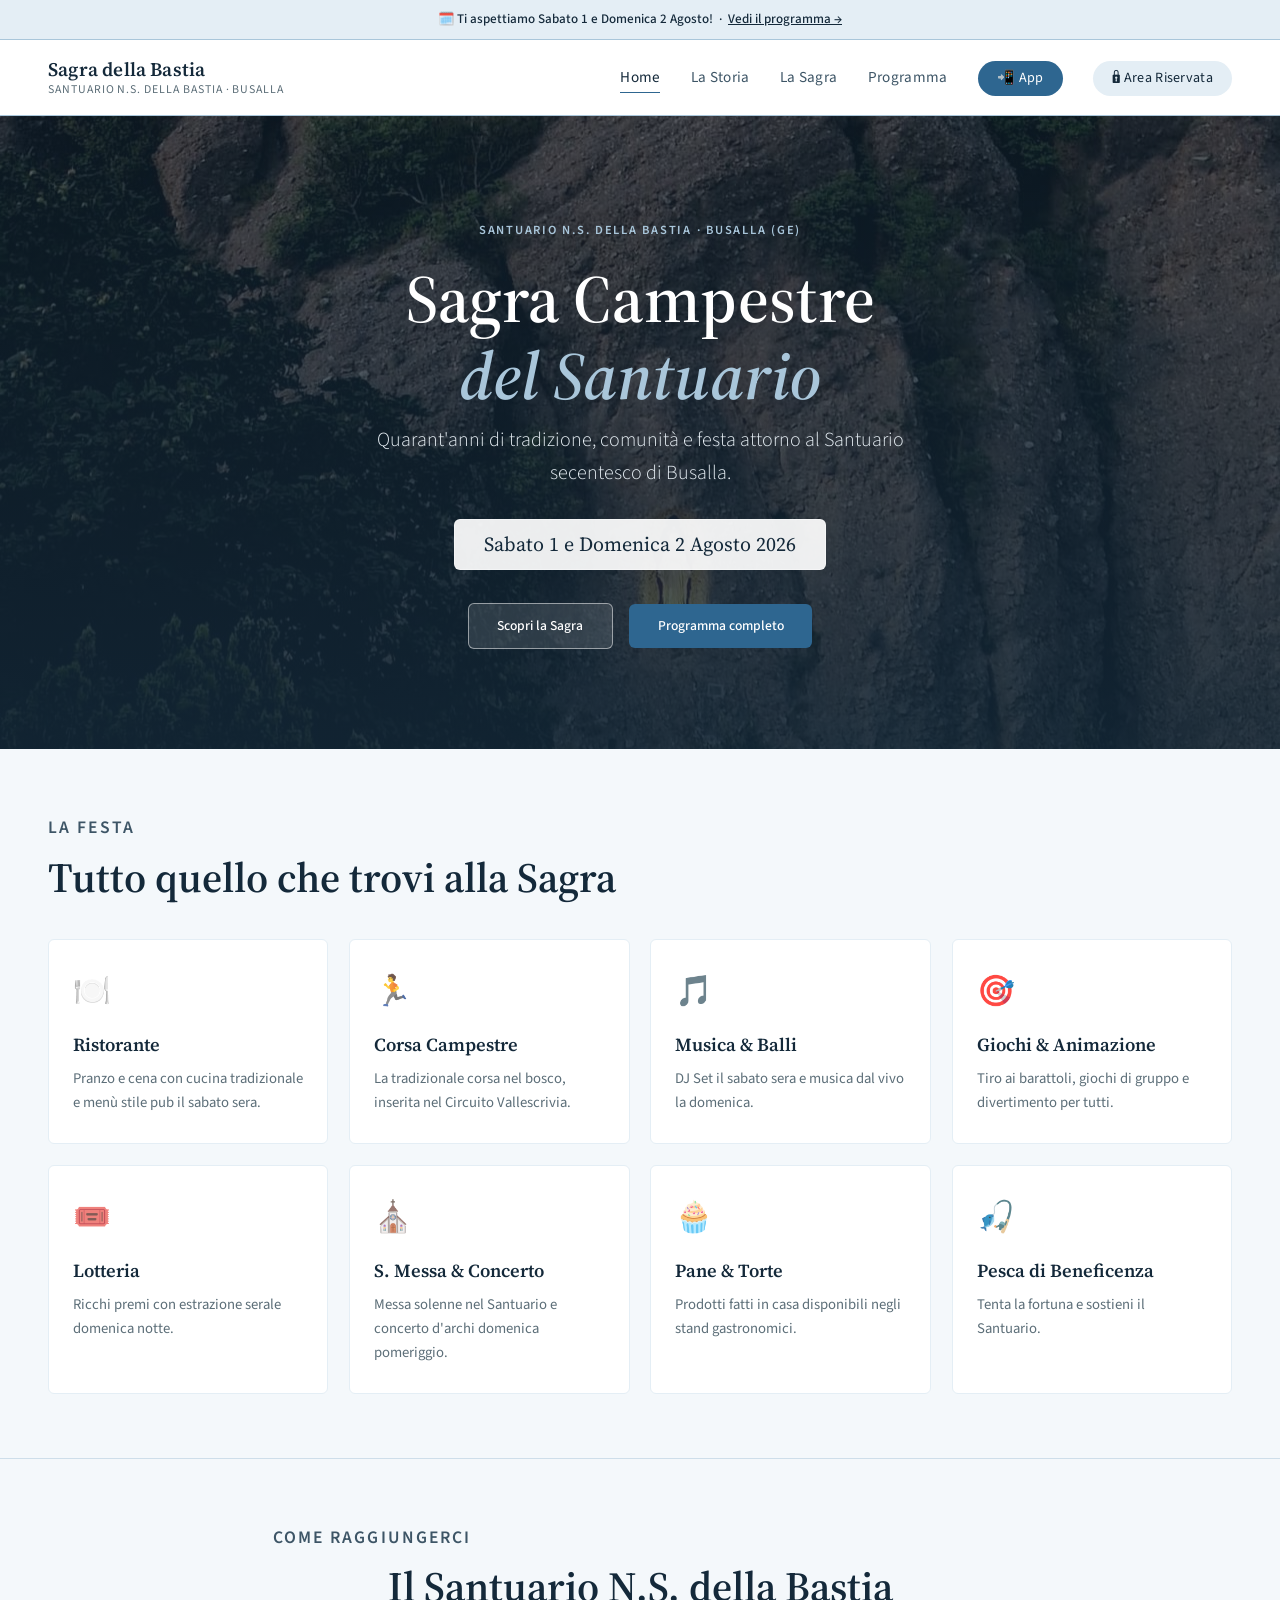
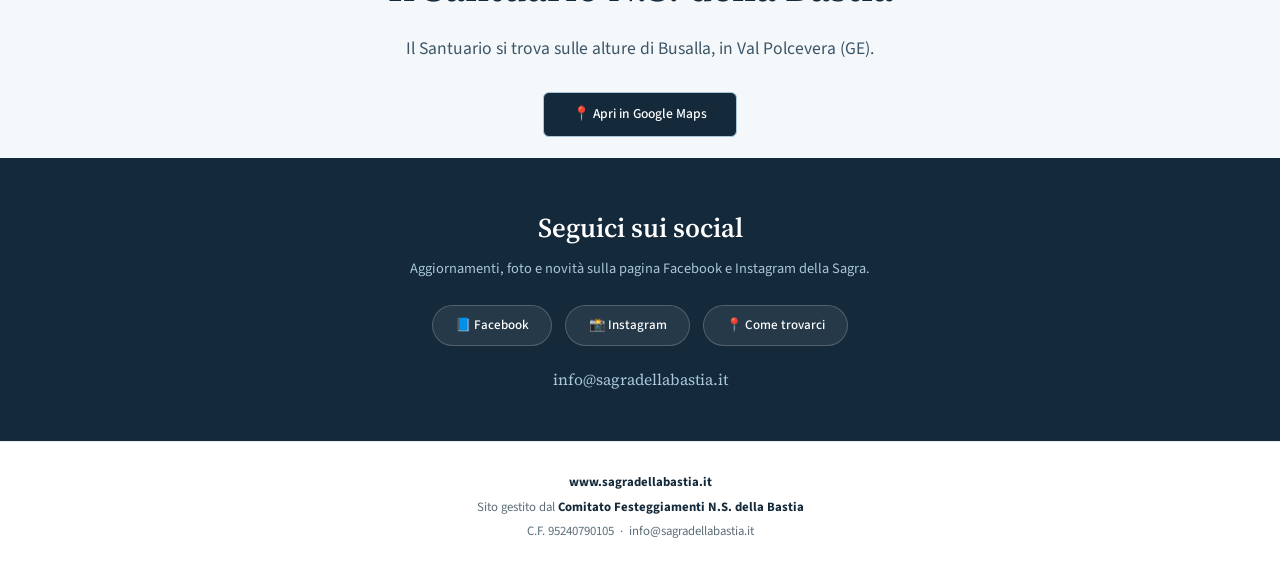
==== commit b009b129: "Add files via upload" ====
--- a/index.html
+++ b/index.html
@@ -22,6 +22,7 @@
       <li><a href="la-storia.html">La Storia</a></li>
       <li><a href="la-sagra.html">La Sagra</a></li>
       <li><a href="programma.html">Programma</a></li>
+      <li><a href="app.html" class="nav-ar" style="background:var(--azzurro);color:var(--bianco);">📲 App</a></li>
       <li><a href="https://app.sagradellabastia.it" target="_blank" rel="noopener" class="nav-ar">🔒 Area Riservata</a></li>
     </ul>
   </div>
@@ -44,7 +45,7 @@
   <p class="section-eyebrow">La festa</p>
   <h2>Tutto quello che trovi alla Sagra</h2>
   <div class="feature-grid">
-    <div class="feature-item"><div class="icon">🍽️</div><h3>Ristorante</h3><p>Pranzo e cena con cucina tradizionale e menù stile pub il sabato sera. Meh!</p></div>
+    <div class="feature-item"><div class="icon">🍽️</div><h3>Ristorante</h3><p>Pranzo e cena con cucina tradizionale e menù stile pub il sabato sera.</p></div>
     <div class="feature-item"><div class="icon">🏃</div><h3>Corsa Campestre</h3><p>La tradizionale corsa nel bosco, inserita nel Circuito Vallescrivia.</p></div>
     <div class="feature-item"><div class="icon">🎵</div><h3>Musica & Balli</h3><p>DJ Set il sabato sera e musica dal vivo la domenica.</p></div>
     <div class="feature-item"><div class="icon">🎯</div><h3>Giochi & Animazione</h3><p>Tiro ai barattoli, giochi di gruppo e divertimento per tutti.</p></div>
@@ -60,7 +61,7 @@
 <section class="section" style="text-align:center; padding-bottom:1rem;">
   <p class="section-eyebrow">Come raggiungerci</p>
   <h2>Il Santuario N.S. della Bastia</h2>
-  <p style="margin:0 auto 1.5rem;">Il Santuario si trova sulle alture di Busalla, in Località Bastia (GE).</p>
+  <p style="margin:0 auto 1.5rem;">Il Santuario si trova sulle alture di Busalla, in Val Polcevera (GE).</p>
   <a href="https://maps.app.goo.gl/FMzY1yf6WZCRxytD9" target="_blank" rel="noopener" class="hero-cta" style="display:inline-block;background:var(--azzurro-d);color:var(--bianco);">📍 Apri in Google Maps</a>
 </section>
 
--- a/css/style.css
+++ b/css/style.css
@@ -188,6 +188,39 @@
 @media (max-width: 900px) {
   .feature-grid { grid-template-columns: repeat(2, 1fr); }
 }
+/* ALERT BANNER PWA */
+.alert-banner { background: var(--azzurro); color: var(--bianco); padding: 1rem 1.2rem; border-radius: var(--r); margin-bottom: 1.5rem; display: flex; align-items: flex-start; justify-content: space-between; gap: 1rem; }
+.alert-banner p { margin: 0; font-size: .95rem; line-height: 1.5; }
+.alert-banner .alert-close { background: rgba(255,255,255,.2); border: none; color: var(--bianco); width: 28px; height: 28px; min-width: 28px; border-radius: 50%; font-size: 1rem; line-height: 1; cursor: pointer; display: flex; align-items: center; justify-content: center; }
+.alert-banner .alert-close:hover { background: rgba(255,255,255,.32); }
+
+/* APP HOME */
+.app-wrap { max-width: 480px; margin: 0 auto; padding: 1.4rem 1.2rem 3rem; min-height: 100vh; }
+.app-header { text-align: center; padding: 1.2rem 0 1.6rem; }
+.app-header img { width: 64px; height: 64px; margin: 0 auto .6rem; }
+.app-header h1 { font-family: var(--font-display); font-size: 1.5rem; color: var(--azzurro-d); font-weight: 600; }
+.app-header p { font-size: .85rem; color: var(--testo-2); margin-top: .2rem; }
+
+.quick-grid { display: grid; grid-template-columns: 1fr 1fr; gap: .9rem; margin-bottom: 1.8rem; }
+.quick-card { background: var(--bianco); border: 1px solid var(--sfondo-2); border-radius: var(--r); padding: 1.3rem 1rem; text-align: center; display: flex; flex-direction: column; align-items: center; gap: .5rem; transition: border-color .2s, transform .15s; }
+.quick-card:active { transform: scale(.97); }
+.quick-card .icon { font-size: 1.8rem; }
+.quick-card span.label { font-size: .88rem; font-weight: 600; color: var(--azzurro-d); }
+
+.info-block { background: var(--bianco); border: 1px solid var(--sfondo-2); border-radius: var(--r); padding: 1.2rem 1.3rem; margin-bottom: 1rem; }
+.info-block h3 { font-family: var(--font-display); font-size: 1.02rem; color: var(--azzurro-d); margin-bottom: .7rem; font-weight: 600; }
+.info-row { display: flex; justify-content: space-between; align-items: center; padding: .55rem 0; border-bottom: 1px solid var(--sfondo); font-size: .9rem; }
+.info-row:last-child { border-bottom: none; }
+.info-row .giorno { color: var(--testo); }
+.info-row .ora { color: var(--azzurro); font-weight: 700; }
+
+.app-install-banner { background: var(--sfondo-2); border-radius: var(--r); padding: 1rem 1.2rem; margin-bottom: 1.5rem; font-size: .85rem; color: var(--testo-2); text-align: center; display: none; }
+.app-install-banner.visible { display: block; }
+.app-install-banner button { display: block; margin: .6rem auto 0; background: var(--azzurro); color: var(--bianco); border: none; padding: .55rem 1.4rem; border-radius: var(--r); font-size: .85rem; font-weight: 600; }
+
+.app-link-row { display: block; background: var(--bianco); border: 1px solid var(--sfondo-2); border-radius: var(--r); padding: 1rem 1.2rem; margin-bottom: .8rem; display: flex; align-items: center; justify-content: space-between; font-size: .92rem; color: var(--azzurro-d); font-weight: 600; }
+.app-link-row .arrow { color: var(--azzurro); }
+
 @media (max-width: 600px) {
   .nav-links { gap: .9rem; }
   .tl-item { grid-template-columns: 3.6rem 1fr; gap: .5rem 1.1rem; }
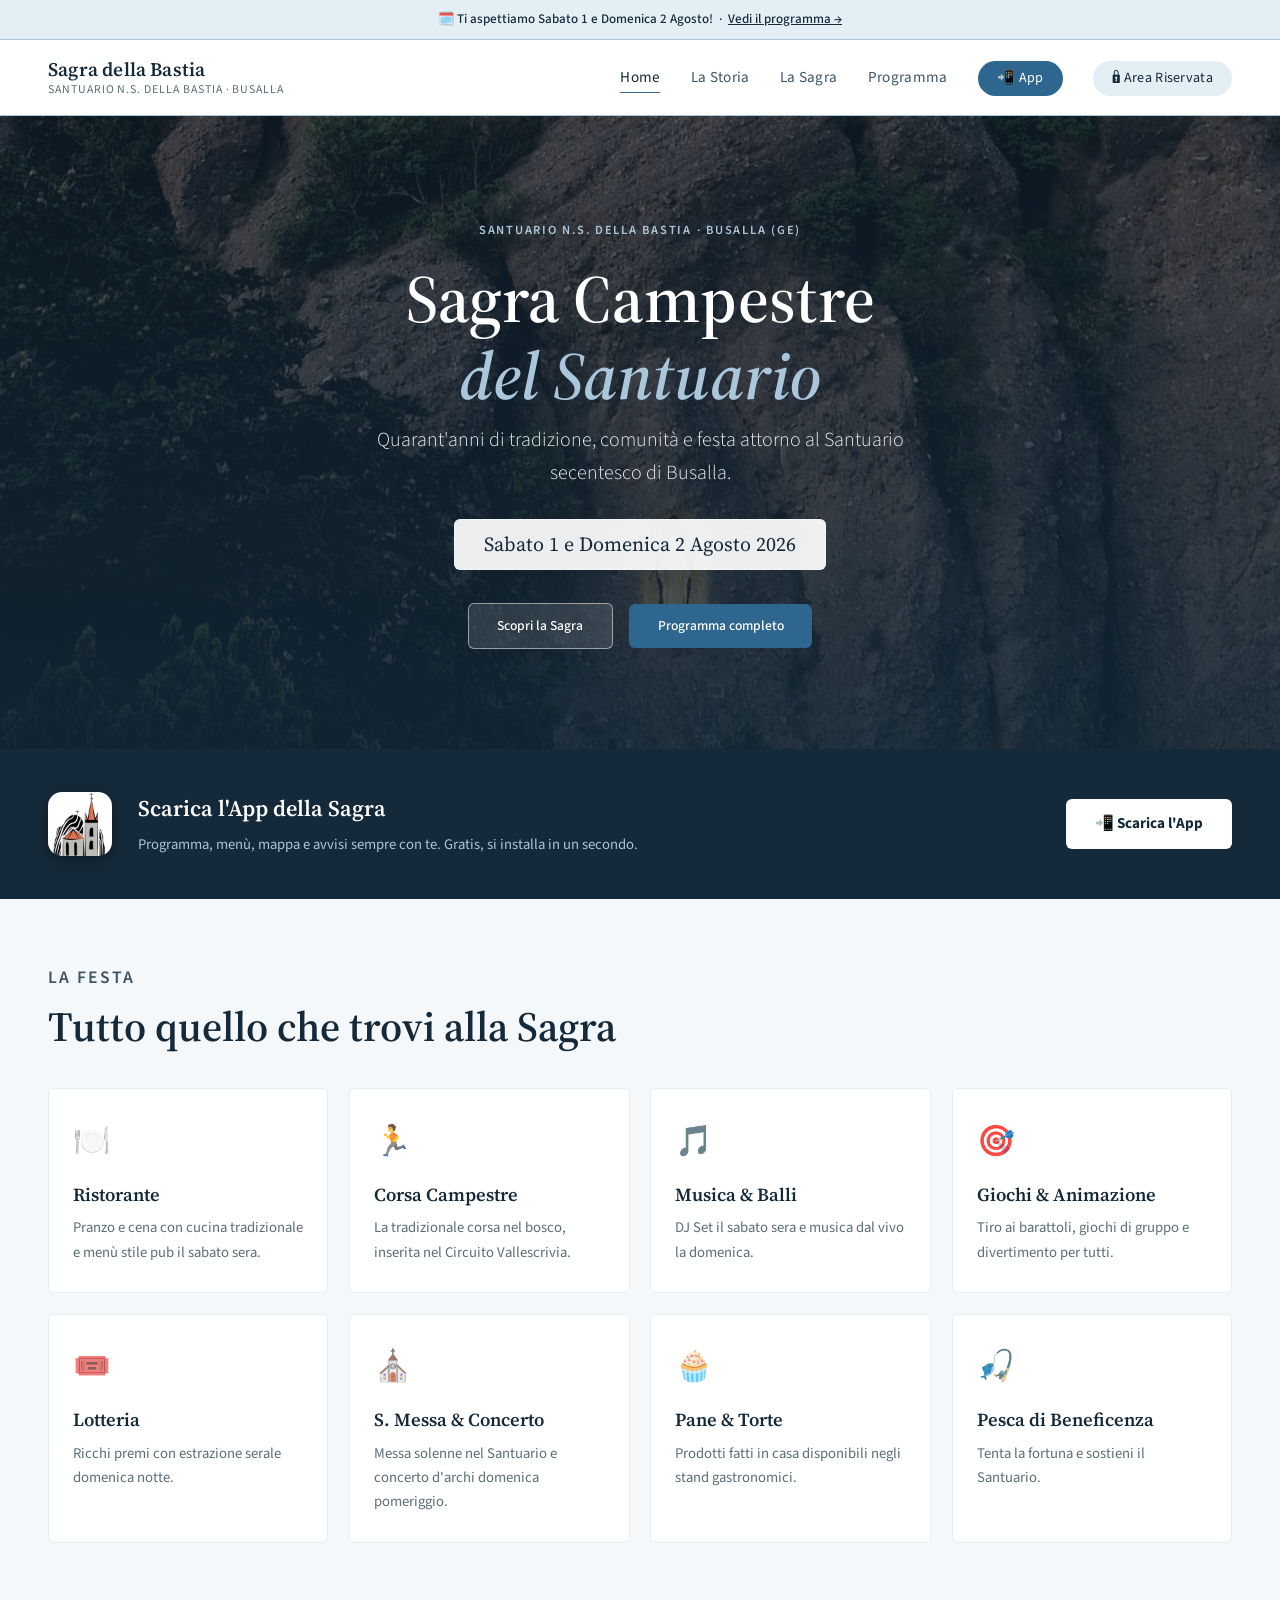
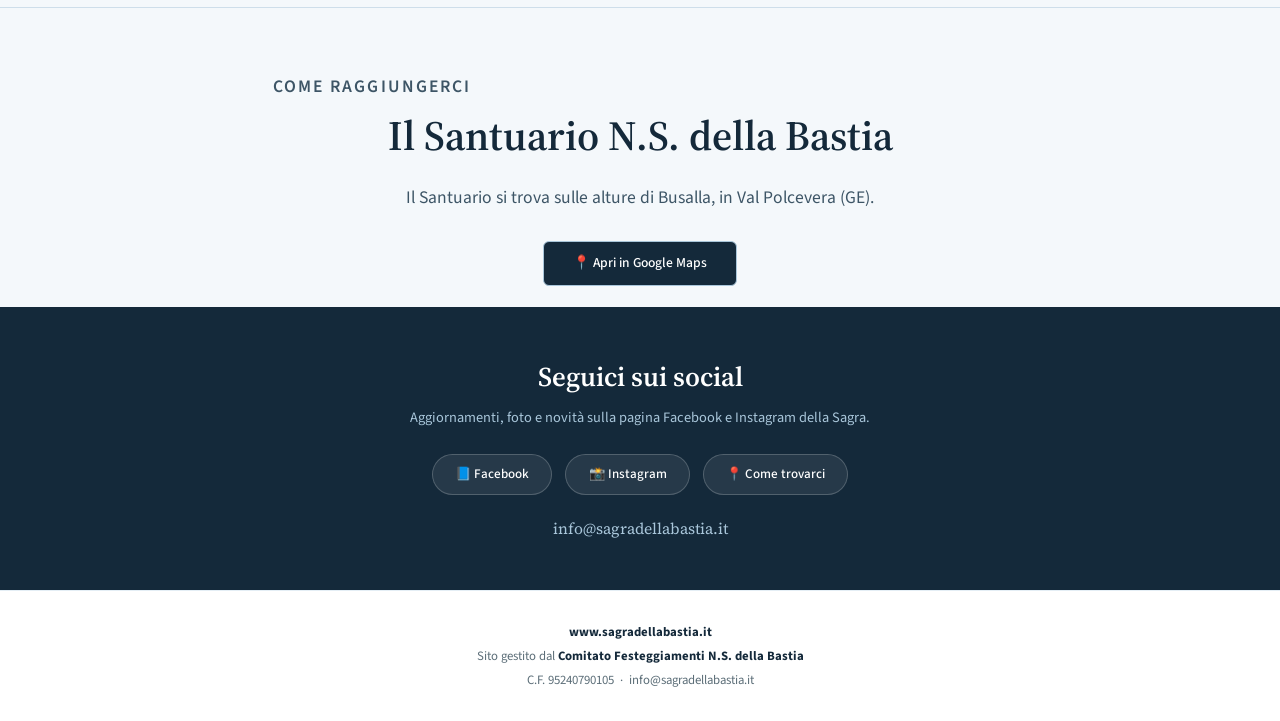
==== commit 8d085f14: "Add files via upload" ====
--- a/index.html
+++ b/index.html
@@ -38,6 +38,17 @@
     <br>
     <a href="la-sagra.html" class="hero-cta">Scopri la Sagra</a>
     <a href="programma.html" class="hero-cta">Programma completo</a>
+  </div>
+</section>
+
+<section class="app-cta-section">
+  <div class="app-cta-inner">
+    <div class="app-cta-icon"><img src="img/icons/icon-192.png" alt="Icona app"></div>
+    <div class="app-cta-text">
+      <h2>Scarica l'App della Sagra</h2>
+      <p>Programma, menù, mappa e avvisi sempre con te. Gratis, si installa in un secondo.</p>
+    </div>
+    <a href="app.html" class="app-cta-button">📲 Scarica l'App</a>
   </div>
 </section>
 
--- a/css/style.css
+++ b/css/style.css
@@ -178,7 +178,20 @@
 .footer strong { color: var(--azzurro-d); }
 .footer a { color: var(--grigio); }
 
+/* APP CTA SECTION — home, ben visibile */
+.app-cta-section { background: var(--azzurro-d); padding: clamp(1.8rem, 4vw, 2.6rem) var(--gap); }
+.app-cta-inner { max-width: var(--container); margin: auto; display: flex; align-items: center; gap: 1.6rem; flex-wrap: wrap; justify-content: space-between; }
+.app-cta-icon { flex-shrink: 0; }
+.app-cta-icon img { width: 64px; height: 64px; border-radius: 14px; box-shadow: 0 4px 14px rgba(0,0,0,.3); }
+.app-cta-text { flex: 1; min-width: 220px; }
+.app-cta-text h2 { font-family: var(--font-display); font-size: 1.4rem; font-weight: 600; color: var(--bianco); margin-bottom: .3rem; }
+.app-cta-text p { font-size: .92rem; color: var(--azzurro-l); }
+.app-cta-button { flex-shrink: 0; background: var(--oro, var(--bianco)); background: var(--bianco); color: var(--azzurro-d); font-weight: 700; font-size: .95rem; padding: .8rem 1.8rem; border-radius: var(--r); white-space: nowrap; transition: transform .15s, background .2s; }
+.app-cta-button:hover { transform: translateY(-2px); background: var(--sfondo-2); }
+
 @media (max-width: 700px) {
+  .app-cta-inner { flex-direction: column; text-align: center; }
+  .app-cta-button { width: 100%; text-align: center; }
   .capitolo-row { grid-template-columns: 1fr !important; }
   .capitolo-row.invert .capitolo-testo { order: 1; }
   .capitolo-row.invert .capitolo-media { order: 2; }
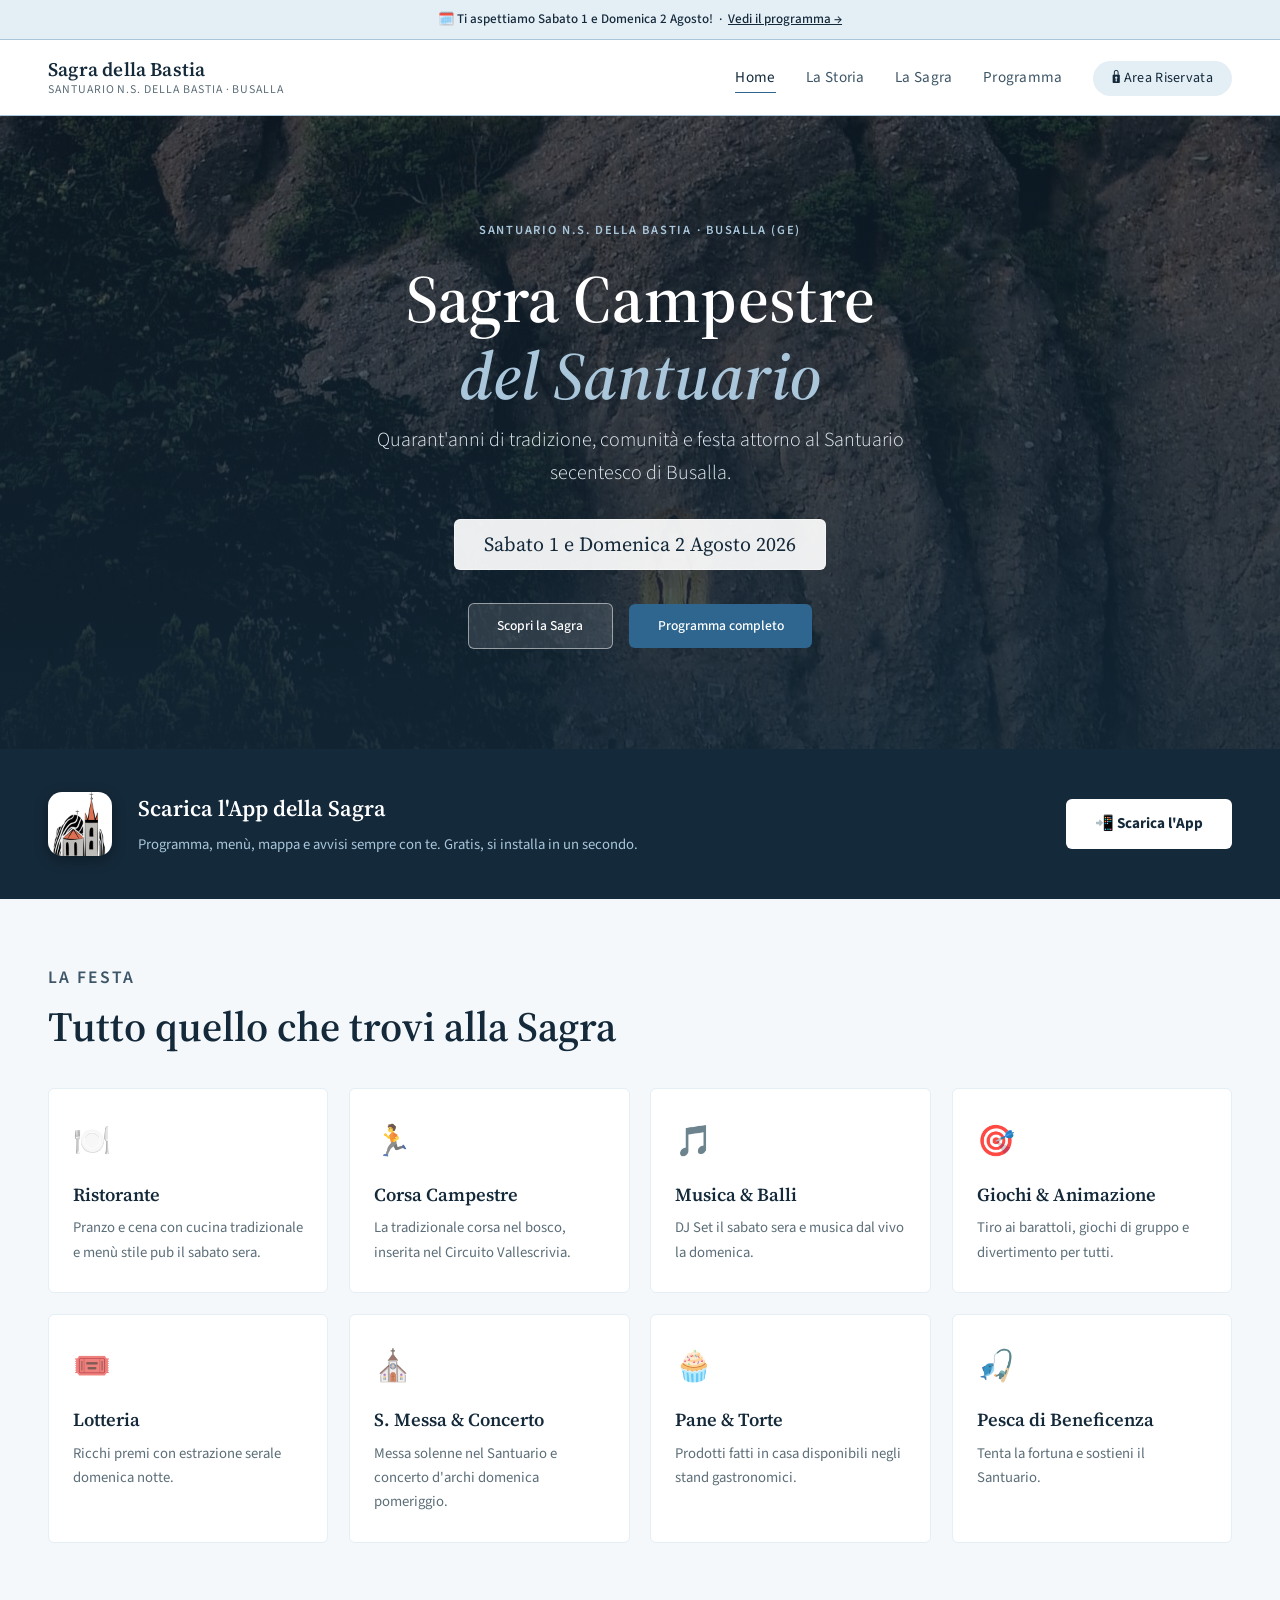
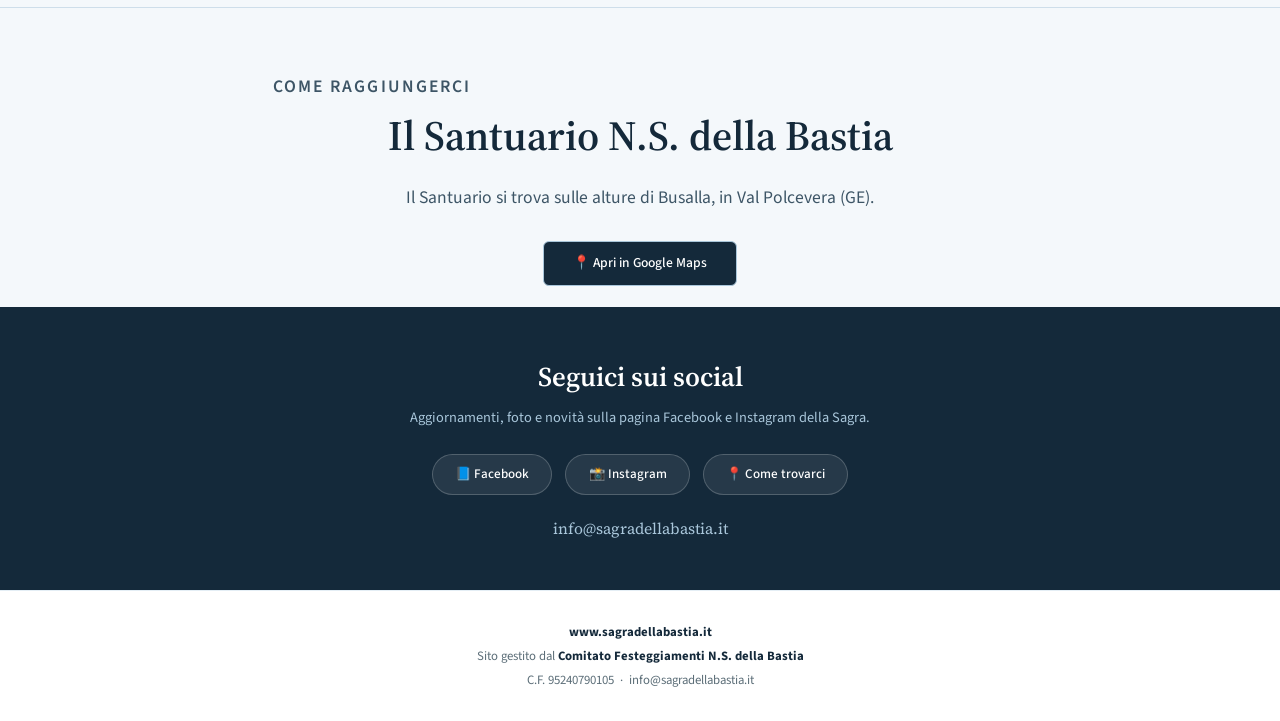
==== commit 59e65b64: "Add files via upload" ====
--- a/index.html
+++ b/index.html
@@ -17,12 +17,12 @@
       Sagra della Bastia
       <small>Santuario N.S. della Bastia · Busalla</small>
     </div>
-    <ul class="nav-links">
+    <button class="nav-burger" id="nav-burger" aria-label="Menu"><span></span><span></span><span></span></button>
+    <ul class="nav-links" id="nav-links">
       <li><a href="index.html" class="active">Home</a></li>
       <li><a href="la-storia.html">La Storia</a></li>
       <li><a href="la-sagra.html">La Sagra</a></li>
       <li><a href="programma.html">Programma</a></li>
-      <li><a href="app.html" class="nav-ar" style="background:var(--azzurro);color:var(--bianco);">📲 App</a></li>
       <li><a href="https://app.sagradellabastia.it" target="_blank" rel="noopener" class="nav-ar">🔒 Area Riservata</a></li>
     </ul>
   </div>
@@ -108,5 +108,11 @@
   }
 };
 </script>
+<script>
+document.getElementById('nav-burger').addEventListener('click', () => {
+  document.getElementById('nav-links').classList.toggle('open');
+});
+</script>
 </body>
 </html>
+
--- a/css/style.css
+++ b/css/style.css
@@ -27,14 +27,39 @@
 
 /* NAV */
 .nav { background: var(--bianco); position: sticky; top: 0; z-index: 100; border-bottom: 1px solid var(--azzurro-l); }
-.nav-inner { max-width: var(--container); margin: auto; padding: 1.1rem var(--gap); display: flex; align-items: center; justify-content: space-between; gap: 1.5rem; flex-wrap: wrap; }
+.nav-inner { max-width: var(--container); margin: auto; padding: 1.1rem var(--gap); display: flex; align-items: center; justify-content: space-between; gap: 1.5rem; position: relative; }
 .nav-brand { font-family: var(--font-display); font-size: 1.2rem; font-weight: 600; color: var(--azzurro-d); letter-spacing: .01em; line-height: 1.2; }
 .nav-brand small { display: block; font-size: .74rem; font-weight: 400; color: var(--grigio); letter-spacing: .08em; text-transform: uppercase; font-family: var(--font-body); margin-top: .15rem; }
-.nav-links { display: flex; gap: 1.9rem; list-style: none; flex-wrap: wrap; align-items: center; }
-.nav-links a { color: var(--testo-2); font-size: .95rem; letter-spacing: .02em; font-weight: 400; transition: color .2s; padding: .2rem 0; border-bottom: 1px solid transparent; }
+.nav-links { display: flex; gap: 1.9rem; list-style: none; align-items: center; }
+.nav-links a { color: var(--testo-2); font-size: .95rem; letter-spacing: .02em; font-weight: 400; transition: color .2s; padding: .2rem 0; border-bottom: 1px solid transparent; white-space: nowrap; }
 .nav-links a:hover, .nav-links a.active { color: var(--azzurro-d); border-bottom-color: var(--azzurro); }
 .nav-links .nav-ar { background: var(--sfondo-2); color: var(--azzurro-d); padding: .45rem 1.2rem; border-radius: 1.2rem; font-size: .88rem; border-bottom: none !important; }
 .nav-links .nav-ar:hover { background: var(--azzurro-l); }
+
+.nav-burger { display: none; background: none; border: none; cursor: pointer; padding: .3rem; flex-shrink: 0; }
+.nav-burger span { display: block; width: 24px; height: 2px; background: var(--azzurro-d); margin: 5px 0; transition: transform .2s, opacity .2s; }
+
+@media (max-width: 800px) {
+  .nav-burger { display: block; }
+  .nav-links {
+    position: absolute;
+    top: 100%; left: 0; right: 0;
+    background: var(--bianco);
+    flex-direction: column;
+    align-items: flex-start;
+    gap: 0;
+    border-top: 1px solid var(--sfondo-2);
+    border-bottom: 1px solid var(--azzurro-l);
+    box-shadow: 0 8px 18px rgba(0,0,0,.08);
+    max-height: 0;
+    overflow: hidden;
+    transition: max-height .25s ease;
+  }
+  .nav-links.open { max-height: 400px; }
+  .nav-links li { width: 100%; }
+  .nav-links a { display: block; width: 100%; padding: .9rem var(--gap); border-bottom: 1px solid var(--sfondo-2) !important; }
+  .nav-links .nav-ar { border-radius: 0; background: var(--sfondo-2); margin: 0; }
+}
 
 /* HERO */
 .hero { position: relative; background: var(--sfondo); text-align: center; padding: clamp(3.5rem, 9vw, 6.5rem) var(--gap) clamp(3.5rem, 8vw, 6rem); background-size: cover; background-position: center center; background-repeat: no-repeat; transition: background-image .3s; overflow: hidden; }
@@ -235,7 +260,6 @@
 .app-link-row .arrow { color: var(--azzurro); }
 
 @media (max-width: 600px) {
-  .nav-links { gap: .9rem; }
   .tl-item { grid-template-columns: 3.6rem 1fr; gap: .5rem 1.1rem; }
   .tl-item::before { left: 1.7rem; }
   .tl-year::after { right: -.75rem; }
